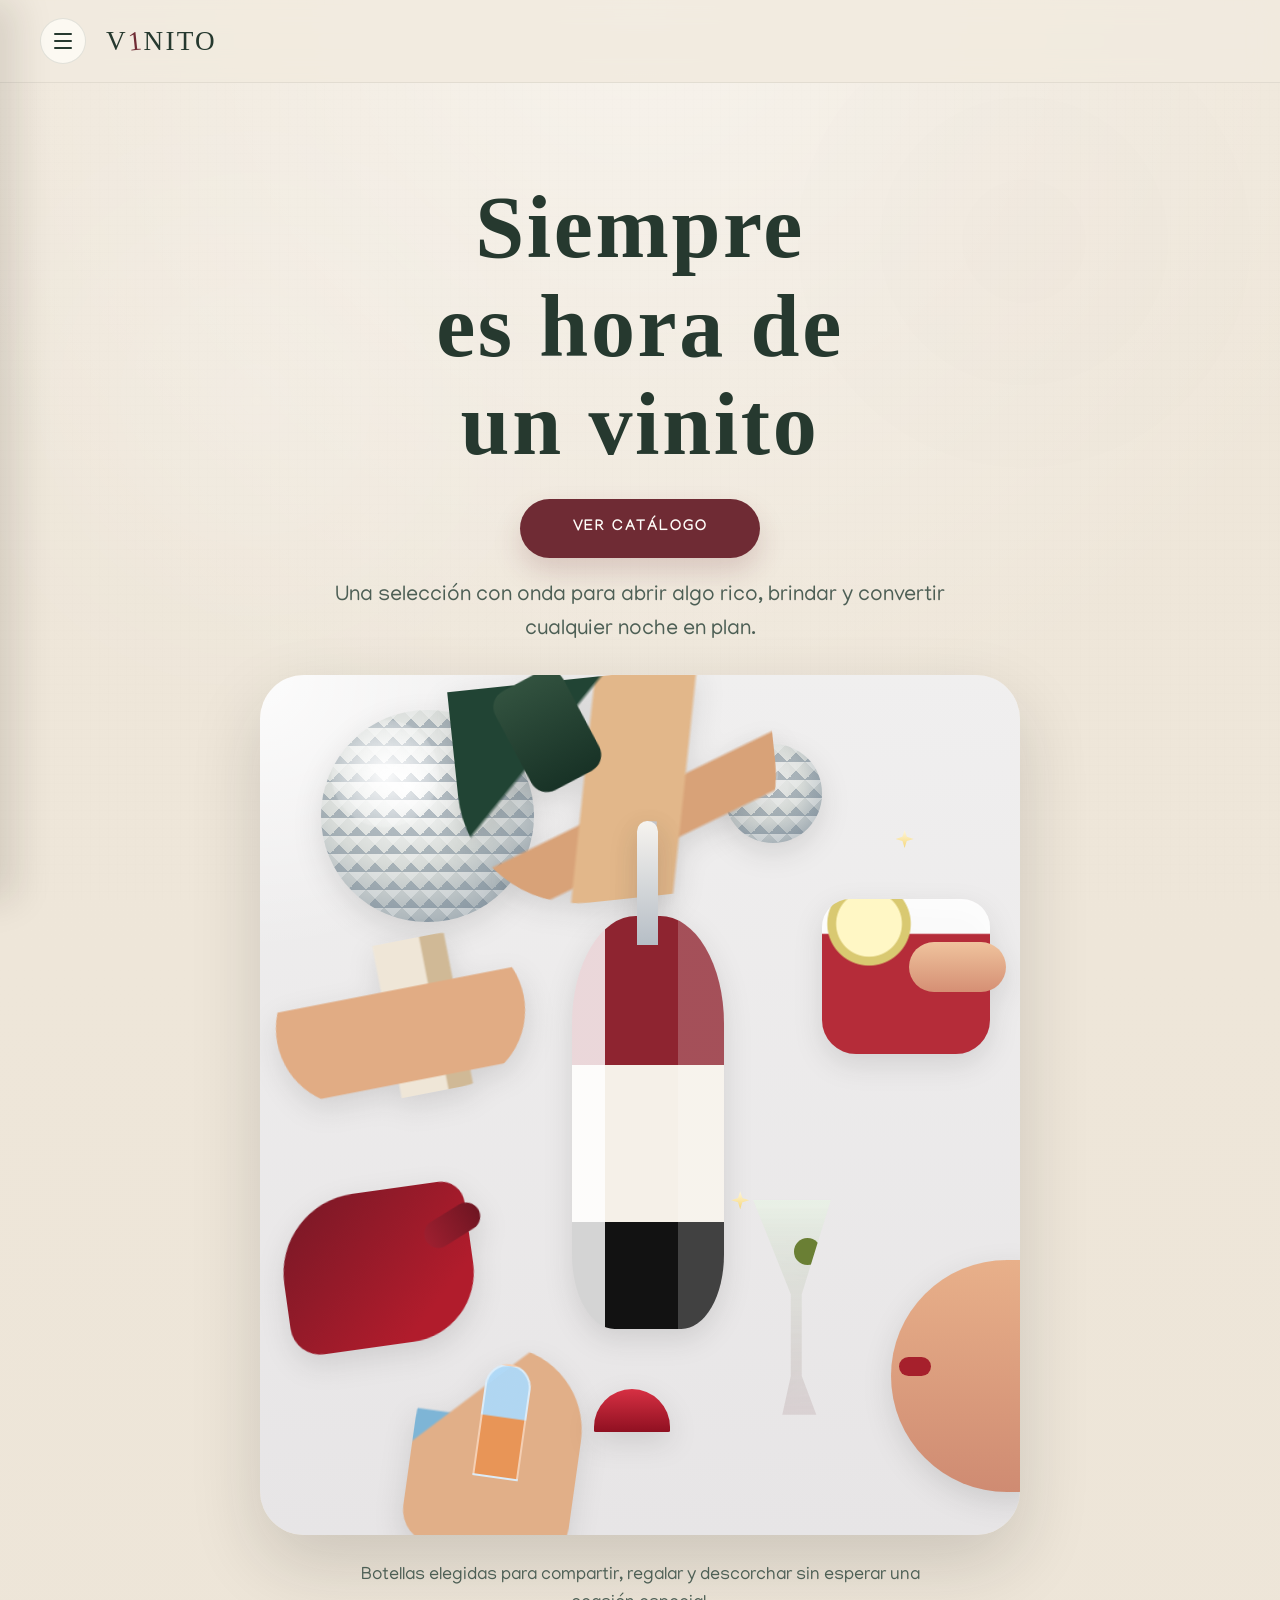
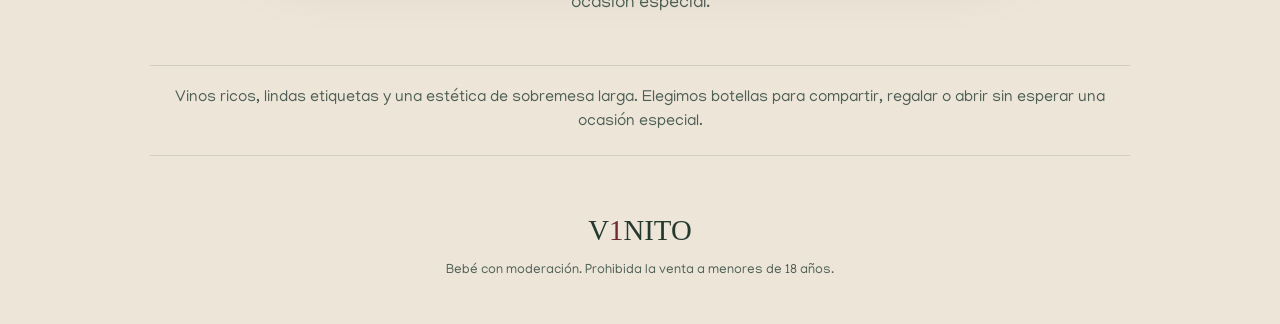
==== index.html @ b3fd40f6 "Add Merlot option to wine selection across catalog and detail pages" ====
<!DOCTYPE html>
<html lang="es">
<head>
  <meta charset="UTF-8">
  <meta name="viewport" content="width=device-width, initial-scale=1.0">
  <title>V1NITO - Vinos</title>
  <link rel="icon" type="image/png" href="img/favicon.png">
  <link rel="preconnect" href="https://fonts.googleapis.com">
  <link rel="preconnect" href="https://fonts.gstatic.com" crossorigin>
  <link href="https://fonts.googleapis.com/css2?family=Cormorant+Garamond:wght@500;600;700&family=Manjari:wght@100;400;700&family=Permanent+Marker&display=swap" rel="stylesheet">
  <link rel="stylesheet" href="css/styles.css">
</head>
<body>

  <header class="header">
    <div class="header-inner">
      <button class="menu-btn" id="menuBtn" aria-label="Abrir menu" aria-controls="menuSidebar" aria-expanded="false">
        <span></span>
        <span></span>
        <span></span>
      </button>
      <a href="#" class="logo">
        <span class="logo-v">V</span><span class="logo-1">1</span><span class="logo-nito">NITO</span>
      </a>
    </div>
  </header>

  <section class="hero">
    <div class="hero-grain"></div>
    <div class="hero-content">
      <h1 class="hero-title">Siempre es hora de un vinito</h1>
      <div class="hero-actions">
        <a href="catalogo.html" target="_blank" rel="noopener noreferrer" class="hero-cta">Ver cat&aacute;logo</a>
      </div>
      <p class="hero-sub">Una selecci&oacute;n con onda para abrir algo rico, brindar y convertir cualquier noche en plan.</p>
    </div>

    <div class="hero-scene" aria-hidden="true">
      <div class="collage-card">
        <span class="collage-piece disco disco-main"></span>
        <span class="collage-piece disco disco-mini"></span>
        <span class="collage-piece pour-hand"></span>
        <span class="collage-piece pour-stream"></span>
        <span class="collage-piece central-bottle"></span>
        <span class="collage-piece can-hand"></span>
        <span class="collage-piece red-glove"></span>
        <span class="collage-piece citrus-drink"></span>
        <span class="collage-piece martini"></span>
        <span class="collage-piece wine-hand"></span>
        <span class="collage-piece lips"></span>
        <span class="collage-piece profile-face"></span>
        <span class="collage-piece sparkle sparkle-1"></span>
        <span class="collage-piece sparkle sparkle-2"></span>
      </div>
    </div>
    <p class="hero-footer">Botellas elegidas para compartir, regalar y descorchar sin esperar una ocasi&oacute;n especial.</p>
  </section>

  <section class="intro-strip">
    <p class="intro-strip-text">
      Vinos ricos, lindas etiquetas y una est&eacute;tica de sobremesa larga. Elegimos botellas para compartir, regalar o abrir sin esperar una ocasi&oacute;n especial.
    </p>
  </section>

  <div class="menu-overlay" id="menuOverlay"></div>
  <aside class="menu-sidebar" id="menuSidebar" aria-hidden="true">
    <div class="menu-header">
      <div>
        <p class="menu-eyebrow">Explorar</p>
        <h3>Men&uacute; V1NITO</h3>
      </div>
      <button class="menu-close" id="menuClose" aria-label="Cerrar menu">&times;</button>
    </div>

    <div class="menu-search">
      <label class="menu-label" for="menuSearch">Buscar vino</label>
      <div class="menu-search-row">
        <input type="search" id="menuSearch" placeholder="Malbec, Chardonnay, Enemigo...">
        <button type="button" id="menuSearchBtn">Buscar</button>
      </div>
    </div>

    <div class="menu-section">
      <p class="menu-label">Cat&aacute;logo</p>
      <div class="menu-links">
        <a class="menu-link" href="catalogo.html" target="_blank" rel="noopener noreferrer">Ver todo</a>
        <details class="menu-item">
          <summary class="menu-link menu-parent">Tintos</summary>
          <div class="menu-submenu">
            <a class="menu-sublink" href="catalogo.html?type=Tintos" target="_blank" rel="noopener noreferrer">Ver todos los tintos</a>
            <a class="menu-sublink" href="catalogo.html?type=Tintos&amp;varietal=Malbec" target="_blank" rel="noopener noreferrer">Malbec</a>
            <a class="menu-sublink" href="catalogo.html?type=Tintos&amp;varietal=Cabernet%20Franc" target="_blank" rel="noopener noreferrer">Cabernet Franc</a>
            <a class="menu-sublink" href="catalogo.html?type=Tintos&amp;varietal=Merlot" target="_blank" rel="noopener noreferrer">Merlot</a>
            <a class="menu-sublink" href="catalogo.html?type=Tintos&amp;varietal=Pinot%20Noir" target="_blank" rel="noopener noreferrer">Pinot Noir</a>
            <a class="menu-sublink" href="catalogo.html?type=Tintos&amp;varietal=Cabernet%20Sauvignon" target="_blank" rel="noopener noreferrer">Cabernet Sauvignon</a>
            <a class="menu-sublink" href="catalogo.html?type=Tintos&amp;varietal=Bonarda" target="_blank" rel="noopener noreferrer">Bonarda</a>
            <a class="menu-sublink" href="catalogo.html?type=Tintos&amp;varietal=Syrah" target="_blank" rel="noopener noreferrer">Syrah</a>
          </div>
        </details>
        <details class="menu-item">
          <summary class="menu-link menu-parent">Blancos</summary>
          <div class="menu-submenu">
            <a class="menu-sublink" href="catalogo.html?type=Blancos" target="_blank" rel="noopener noreferrer">Ver todos los blancos</a>
            <a class="menu-sublink" href="catalogo.html?type=Blancos&amp;varietal=Chardonnay" target="_blank" rel="noopener noreferrer">Chardonnay</a>
            <a class="menu-sublink" href="catalogo.html?type=Blancos&amp;varietal=Sauvignon%20Blanc" target="_blank" rel="noopener noreferrer">Sauvignon Blanc</a>
          </div>
        </details>
      </div>
    </div>

    <a class="menu-wa-link" href="https://wa.me/543512554057?text=Hola%20V1NITO%2C%20tengo%20una%20consulta%20sobre%20el%20catalogo" target="_blank" rel="noopener noreferrer">
      Consultas por WhatsApp
    </a>
  </aside>

  <footer class="footer">
    <div class="footer-inner">
      <p class="footer-logo">V<span>1</span>NITO</p>
      <p class="footer-text">Beb&eacute; con moderaci&oacute;n. Prohibida la venta a menores de 18 a&ntilde;os.</p>
    </div>
  </footer>

  <script src="js/app.js"></script>
</body>
</html>
---- css/styles.css ----
:root {
  --cream: #f1eadf;
  --cream-deep: #e4dacb;
  --paper: #f7f1e7;
  --ink: #26392f;
  --ink-soft: #4d5f55;
  --wine: #6f2b34;
  --wine-deep: #572129;
  --olive: #808266;
  --charcoal: #252525;
  --white: #fffdf9;
  --line: rgba(38, 57, 47, 0.14);
  --shadow: 0 18px 40px rgba(32, 34, 29, 0.08);
  --shadow-strong: 0 22px 55px rgba(32, 34, 29, 0.18);
  --radius: 24px;
  --transition: 220ms ease;
}

*, *::before, *::after {
  box-sizing: border-box;
  margin: 0;
  padding: 0;
}

html {
  scroll-behavior: smooth;
}

body {
  font-family: 'Manjari', sans-serif;
  background:
    radial-gradient(circle at top, rgba(255, 255, 255, 0.5), transparent 38%),
    linear-gradient(180deg, #efe7da 0%, #ede5d8 100%);
  color: var(--ink);
  line-height: 1.55;
  -webkit-font-smoothing: antialiased;
}

body::before {
  content: '';
  position: fixed;
  inset: 0;
  pointer-events: none;
  opacity: 0.16;
  background-image:
    linear-gradient(rgba(38, 57, 47, 0.03) 1px, transparent 1px),
    linear-gradient(90deg, rgba(38, 57, 47, 0.03) 1px, transparent 1px);
  background-size: 9px 9px;
}

a {
  color: inherit;
}

.header {
  position: sticky;
  top: 0;
  z-index: 100;
  backdrop-filter: blur(14px);
  background: rgba(241, 234, 223, 0.86);
  border-bottom: 1px solid rgba(38, 57, 47, 0.08);
}

.header-inner {
  width: min(1200px, calc(100% - 32px));
  margin: 0 auto;
  min-height: 82px;
  display: flex;
  align-items: center;
  justify-content: space-between;
  gap: 20px;
}

.menu-btn {
  width: 46px;
  height: 46px;
  display: inline-flex;
  flex-direction: column;
  justify-content: center;
  gap: 5px;
  border: 1px solid rgba(38, 57, 47, 0.12);
  border-radius: 50%;
  background: rgba(255, 253, 249, 0.75);
  color: var(--ink);
  cursor: pointer;
  transition: transform var(--transition), border-color var(--transition), background var(--transition);
}

.menu-btn:hover {
  transform: translateY(-1px);
  background: var(--white);
  border-color: rgba(111, 43, 52, 0.28);
}

.menu-btn span {
  display: block;
  width: 18px;
  height: 2px;
  margin: 0 auto;
  border-radius: 999px;
  background: currentColor;
}

.logo {
  font-family: 'Permanent Marker', cursive;
  text-decoration: none;
  color: var(--ink);
  font-size: 1.7rem;
  letter-spacing: 0.08em;
  margin-right: auto;
}

.logo-1 {
  color: var(--wine);
  display: inline-block;
  transform: rotate(-6deg);
}

.nav {
  display: flex;
  align-items: center;
  gap: 18px;
}

.nav-link {
  text-decoration: none;
  text-transform: uppercase;
  letter-spacing: 0.14em;
  font-size: 0.78rem;
  color: var(--ink-soft);
}

.nav-link:hover {
  color: var(--wine);
}

.cart-btn {
  position: relative;
  width: 46px;
  height: 46px;
  display: grid;
  place-items: center;
  border: 1px solid rgba(38, 57, 47, 0.12);
  border-radius: 50%;
  background: rgba(255, 253, 249, 0.75);
  color: var(--wine);
  cursor: pointer;
  transition: transform var(--transition), border-color var(--transition), background var(--transition);
}

.cart-btn:hover {
  transform: translateY(-1px);
  background: var(--white);
  border-color: rgba(111, 43, 52, 0.28);
}

.cart-count {
  position: absolute;
  top: -3px;
  right: -3px;
  width: 20px;
  height: 20px;
  border-radius: 50%;
  display: grid;
  place-items: center;
  background: var(--wine);
  color: var(--white);
  font-size: 0.72rem;
  font-weight: 700;
  transform: scale(0);
  transition: transform var(--transition);
}

.cart-count.show {
  transform: scale(1);
}

.hero {
  position: relative;
  overflow: hidden;
  padding: 54px 24px 28px;
  min-height: calc(100vh - 82px);
  display: flex;
  flex-direction: column;
  align-items: center;
  justify-content: space-between;
  gap: 28px;
}

.hero-grain {
  position: absolute;
  inset: 0;
  pointer-events: none;
  opacity: 0.16;
  background:
    radial-gradient(circle at 20% 20%, rgba(255, 255, 255, 0.85), transparent 22%),
    radial-gradient(circle at 80% 10%, rgba(111, 43, 52, 0.09), transparent 18%),
    radial-gradient(circle at 50% 70%, rgba(38, 57, 47, 0.06), transparent 24%);
}

.hero-content {
  position: relative;
  z-index: 1;
  max-width: 860px;
  text-align: center;
  padding-top: 42px;
}

.hero-title {
  font-family: 'Permanent Marker', cursive;
  font-size: clamp(2.6rem, 7vw, 5.5rem);
  line-height: 1.12;
  letter-spacing: 0.03em;
  color: var(--ink);
  max-width: 9.5ch;
  margin: 0 auto 16px;
}

.hero-sub {
  max-width: 640px;
  margin: 0 auto;
  font-size: clamp(1rem, 2.2vw, 1.35rem);
  color: var(--ink-soft);
}

.hero-actions {
  margin: 24px 0 22px;
  display: flex;
  align-items: center;
  justify-content: center;
  gap: 16px;
}

.hero-cta {
  display: inline-flex;
  align-items: center;
  justify-content: center;
  min-width: 240px;
  padding: 18px 34px;
  border-radius: 999px;
  background: var(--wine);
  color: var(--white);
  text-decoration: none;
  text-transform: uppercase;
  letter-spacing: 0.12em;
  font-size: 0.95rem;
  font-weight: 700;
  box-shadow: 0 14px 28px rgba(111, 43, 52, 0.18);
  transition: transform var(--transition), background var(--transition), box-shadow var(--transition);
}

.hero-cta:hover {
  transform: translateY(-2px);
  background: var(--wine-deep);
  box-shadow: 0 20px 34px rgba(111, 43, 52, 0.22);
}

.hero-scene {
  position: relative;
  z-index: 1;
  width: min(940px, 100%);
}

.collage-card {
  position: relative;
  margin: 0 auto;
  width: min(760px, 100%);
  height: min(72vw, 930px);
  min-height: 420px;
  max-height: 860px;
  overflow: hidden;
  border-radius: 44px;
  background:
    radial-gradient(circle at top left, rgba(255, 255, 255, 0.82), transparent 24%),
    linear-gradient(180deg, #f0efef 0%, #e7e5e6 100%);
  box-shadow: 0 28px 70px rgba(32, 34, 29, 0.16);
}

.collage-piece {
  position: absolute;
  display: block;
  filter: drop-shadow(0 10px 14px rgba(25, 25, 25, 0.12));
}

.disco {
  border-radius: 50%;
  background:
    radial-gradient(circle at 30% 30%, rgba(255, 255, 255, 0.95), rgba(255, 255, 255, 0.22) 25%, transparent 26%),
    linear-gradient(45deg, rgba(106, 125, 141, 0.45) 25%, transparent 25%),
    linear-gradient(-45deg, rgba(106, 125, 141, 0.45) 25%, transparent 25%),
    linear-gradient(45deg, transparent 75%, rgba(255, 255, 255, 0.3) 75%),
    linear-gradient(-45deg, transparent 75%, rgba(255, 255, 255, 0.3) 75%),
    radial-gradient(circle at 40% 35%, #ffffff 0%, #d7dbd8 44%, #a2adb4 80%, #7d858d 100%);
  background-size: auto, 18px 18px, 18px 18px, 18px 18px, 18px 18px, auto;
}

.disco-main {
  top: 4%;
  left: 8%;
  width: 28%;
  aspect-ratio: 1;
}

.disco-mini {
  top: 8%;
  right: 26%;
  width: 13%;
  aspect-ratio: 1;
}

.pour-hand {
  top: 0;
  left: 26%;
  width: 42%;
  height: 26%;
  border-radius: 0 0 120px 120px;
  background:
    linear-gradient(135deg, #214434 0 28%, transparent 29%),
    linear-gradient(102deg, transparent 0 40%, #e2b78a 41% 68%, transparent 69%),
    linear-gradient(160deg, transparent 0 55%, #d8a278 56% 72%, transparent 73%);
  transform: rotate(-6deg);
}

.pour-hand::before {
  content: '';
  position: absolute;
  top: -3%;
  left: 18%;
  width: 24%;
  height: 50%;
  border-radius: 18px;
  background: linear-gradient(180deg, #32523f, #183226);
  transform: rotate(-22deg);
}

.pour-stream {
  top: 17%;
  left: 50%;
  width: 1.4%;
  height: 26%;
  background: linear-gradient(180deg, rgba(196, 201, 210, 0.95), rgba(120, 132, 145, 0.95));
  transform: rotate(3deg);
}

.central-bottle {
  left: 41%;
  top: 28%;
  width: 20%;
  height: 48%;
  border-radius: 42% 42% 28% 28% / 26% 26% 18% 18%;
  background:
    linear-gradient(90deg, rgba(255, 255, 255, 0.82) 0 22%, transparent 22% 70%, rgba(255, 255, 255, 0.2) 70%),
    linear-gradient(180deg, #8e2430 0 36%, #f5f0e8 36% 74%, #121212 74% 100%);
}

.central-bottle::before {
  content: '';
  position: absolute;
  top: -23%;
  left: 43%;
  width: 14%;
  height: 30%;
  border-radius: 12px 12px 0 0;
  background: linear-gradient(180deg, #f6f3ef, #b6bec6);
}

.can-hand {
  left: 2%;
  top: 31%;
  width: 33%;
  height: 18%;
  border-radius: 999px;
  background:
    linear-gradient(180deg, transparent 0 30%, #e1ac84 31% 90%, transparent 91%),
    linear-gradient(90deg, transparent 0 44%, #efe6d7 45% 63%, #d0b996 64% 73%, transparent 74%),
    linear-gradient(0deg, transparent 0 18%, #c98367 19% 26%, transparent 27%);
  transform: rotate(-11deg);
}

.red-glove {
  left: 3%;
  bottom: 22%;
  width: 25%;
  height: 18%;
  border-radius: 80px 24px 70px 30px;
  background: linear-gradient(135deg, #761826 0%, #b11c2c 78%);
  transform: rotate(-8deg);
}

.red-glove::before {
  content: '';
  position: absolute;
  right: -8%;
  top: 20%;
  width: 32%;
  height: 18%;
  border-radius: 999px;
  background: linear-gradient(90deg, #9d1f2f, #6f1522);
  transform: rotate(-24deg);
}

.citrus-drink {
  right: 4%;
  top: 26%;
  width: 22%;
  height: 18%;
  border-radius: 28px 28px 34px 34px;
  background:
    radial-gradient(circle at 28% 16%, #fff7c5 0 18%, #d9c971 19% 23%, transparent 24%),
    linear-gradient(180deg, rgba(255, 255, 255, 0.85) 0 22%, #b52c39 23% 100%);
}

.citrus-drink::before {
  content: '';
  position: absolute;
  right: -10%;
  top: 28%;
  width: 58%;
  height: 32%;
  border-radius: 999px;
  background: linear-gradient(180deg, #efc39d, #d58f74);
}

.martini {
  right: 22%;
  bottom: 14%;
  width: 16%;
  height: 25%;
  clip-path: polygon(18% 0, 82% 0, 58% 44%, 58% 82%, 70% 100%, 42% 100%, 49% 82%, 49% 44%);
  background: linear-gradient(180deg, rgba(233, 242, 230, 0.85), rgba(111, 43, 52, 0.1));
}

.martini::before,
.martini::after {
  content: '';
  position: absolute;
  border-radius: 50%;
}

.martini::before {
  width: 22%;
  aspect-ratio: 1;
  right: 26%;
  top: 18%;
  background: #6a7f34;
}

.martini::after {
  width: 18%;
  aspect-ratio: 1;
  left: 20%;
  bottom: 18%;
  background: #90b154;
}

.wine-hand {
  left: 20%;
  bottom: -2%;
  width: 22%;
  height: 24%;
  border-radius: 120px 120px 50px 50px;
  background:
    linear-gradient(135deg, transparent 0 28%, #e1af88 29% 100%),
    linear-gradient(180deg, transparent 0 35%, #7eb5d6 36% 72%, transparent 73%);
  transform: rotate(8deg);
}

.wine-hand::before {
  content: '';
  position: absolute;
  left: 38%;
  top: 8%;
  width: 28%;
  height: 56%;
  border-radius: 999px 999px 36px 36px;
  background: linear-gradient(180deg, rgba(173, 216, 247, 0.95) 0 46%, #e89557 47% 100%);
  border: 2px solid rgba(255, 255, 255, 0.55);
}

.profile-face {
  right: -2%;
  bottom: 5%;
  width: 19%;
  height: 27%;
  border-radius: 120px 0 0 120px;
  background: linear-gradient(180deg, #e8b08a, #cf8b72);
}

.profile-face::before {
  content: '';
  position: absolute;
  left: 6%;
  top: 42%;
  width: 22%;
  height: 8%;
  border-radius: 999px;
  background: #a6202c;
}

.lips {
  left: 44%;
  bottom: 12%;
  width: 10%;
  height: 5%;
  border-radius: 999px 999px 60% 60%;
  background: linear-gradient(180deg, #d73043, #8f1021);
}

.sparkle {
  width: 18px;
  aspect-ratio: 1;
  background: linear-gradient(180deg, #fff7dc, #f6d77a);
  clip-path: polygon(50% 0, 62% 38%, 100% 50%, 62% 62%, 50% 100%, 38% 62%, 0 50%, 38% 38%);
}

.sparkle-1 {
  top: 60%;
  left: 62%;
}

.sparkle-2 {
  top: 18%;
  right: 14%;
}

.hero-footer {
  position: relative;
  z-index: 1;
  color: var(--ink-soft);
  font-size: clamp(0.98rem, 2vw, 1.12rem);
  text-align: center;
  padding-bottom: 18px;
  max-width: 620px;
}

.intro-strip {
  padding: 0 24px 18px;
}

.intro-strip-text {
  width: min(980px, 100%);
  margin: 0 auto;
  padding: 20px 24px;
  text-align: center;
  border-top: 1px solid var(--line);
  border-bottom: 1px solid var(--line);
  color: var(--ink-soft);
  font-size: 1rem;
}

.catalog-page .header {
  position: sticky;
}

.catalog-shell {
  width: min(1240px, calc(100% - 32px));
  margin: 0 auto;
  padding: 34px 0 48px;
}

.catalog-hero {
  padding: 18px 6px 28px;
}

.catalog-kicker {
  font-size: 0.82rem;
  font-weight: 700;
  letter-spacing: 0.18em;
  text-transform: uppercase;
  color: var(--ink-soft);
}

.catalog-title {
  margin-top: 12px;
  font-family: 'Permanent Marker', cursive;
  font-size: clamp(2.2rem, 5vw, 4rem);
  line-height: 1.05;
  color: var(--ink);
}

.catalog-sub {
  max-width: 640px;
  margin-top: 12px;
  color: var(--ink-soft);
  font-size: 1.05rem;
}

.catalogo {
  width: min(1200px, calc(100% - 32px));
  margin: 0 auto 48px;
  padding: 42px 20px 52px;
  border: 1px solid rgba(38, 57, 47, 0.08);
  border-radius: 32px;
  background: linear-gradient(180deg, rgba(255, 253, 249, 0.8), rgba(255, 251, 244, 0.95));
  box-shadow: var(--shadow);
}

.section-header {
  display: flex;
  align-items: end;
  justify-content: space-between;
  gap: 22px;
  margin-bottom: 30px;
  flex-wrap: wrap;
}

.section-title {
  font-family: 'Permanent Marker', cursive;
  font-size: clamp(1.9rem, 3vw, 2.8rem);
  color: var(--ink);
}

.filters {
  display: grid;
  gap: 14px;
}

.filters-group {
  display: grid;
  gap: 8px;
}

.sort-select {
  min-width: 240px;
  border: 1px solid rgba(38, 57, 47, 0.14);
  border-radius: 16px;
  padding: 12px 16px;
  background: rgba(255, 253, 249, 0.95);
  color: var(--ink);
  font-family: 'Manjari', sans-serif;
  font-size: 0.94rem;
}

.filters-label {
  font-size: 0.78rem;
  font-weight: 700;
  letter-spacing: 0.14em;
  text-transform: uppercase;
  color: var(--ink-soft);
}

.filters-row {
  display: flex;
  flex-wrap: wrap;
  gap: 10px;
}

.filter-btn {
  border: 1px solid rgba(38, 57, 47, 0.14);
  background: rgba(255, 253, 249, 0.9);
  color: var(--ink-soft);
  border-radius: 999px;
  padding: 10px 18px;
  cursor: pointer;
  font-family: 'Manjari', sans-serif;
  font-size: 0.88rem;
  transition: transform var(--transition), background var(--transition), color var(--transition), border-color var(--transition);
}

.filter-btn:hover {
  transform: translateY(-1px);
  border-color: rgba(111, 43, 52, 0.22);
  color: var(--wine);
}

.filter-btn.active {
  background: var(--ink);
  color: var(--white);
  border-color: var(--ink);
}

.loading,
.error-msg {
  text-align: center;
  padding: 56px 0;
  color: var(--ink-soft);
}

.spinner {
  width: 42px;
  height: 42px;
  border-radius: 50%;
  margin: 0 auto 16px;
  border: 3px solid rgba(38, 57, 47, 0.12);
  border-top-color: var(--wine);
  animation: spin 0.75s linear infinite;
}

@keyframes spin {
  to {
    transform: rotate(360deg);
  }
}

.retry-btn {
  margin-top: 14px;
  border: none;
  border-radius: 999px;
  padding: 12px 20px;
  background: var(--wine);
  color: var(--white);
  cursor: pointer;
  font-family: 'Manjari', sans-serif;
}

.empty-results {
  grid-column: 1 / -1;
  padding: 28px 12px;
  text-align: center;
  color: var(--ink-soft);
  border: 1px dashed rgba(38, 57, 47, 0.16);
  border-radius: 20px;
  background: rgba(255, 253, 249, 0.7);
}

.wines-grid {
  display: grid;
  grid-template-columns: repeat(auto-fill, minmax(260px, 1fr));
  gap: 22px;
}

.wine-card {
  position: relative;
  display: flex;
  flex-direction: column;
  overflow: hidden;
  min-height: 100%;
  border-radius: 24px;
  background: var(--paper);
  border: 1px solid rgba(38, 57, 47, 0.08);
  box-shadow: 0 12px 26px rgba(32, 34, 29, 0.07);
  transition: transform var(--transition), box-shadow var(--transition);
}

.wine-card:hover {
  transform: translateY(-6px) rotate(-0.4deg);
  box-shadow: var(--shadow-strong);
}

.wine-card.no-stock {
  opacity: 0.68;
}

.wine-card-link {
  cursor: pointer;
}

.wine-card-link:focus-visible {
  outline: 2px solid rgba(111, 43, 52, 0.6);
  outline-offset: 3px;
}

.wine-img-wrap {
  position: relative;
  width: 100%;
  padding-top: 100%;
  display: flex;
  align-items: center;
  justify-content: center;
  overflow: hidden;
  background:
    radial-gradient(circle at top, rgba(255, 255, 255, 0.55), transparent 30%),
    linear-gradient(180deg, #ddd3c2 0%, #f0e7db 100%);
}

.wine-img-wrap::after {
  content: '';
  position: absolute;
  inset: 14px;
  border: 1px dashed rgba(38, 57, 47, 0.14);
  border-radius: 18px;
  pointer-events: none;
}

.wine-img {
  position: absolute;
  top: 50%;
  left: 50%;
  width: auto;
  max-width: 58%;
  height: 82%;
  max-height: 82%;
  object-fit: contain;
  object-position: center bottom;
  transform: translate(-50%, -50%);
  transition: transform 320ms ease;
}

.wine-card:hover .wine-img {
  transform: translate(-50%, -50%) scale(1.04);
}

.wine-img-placeholder {
  position: absolute;
  inset: 0;
  display: grid;
  place-items: center;
  color: rgba(111, 43, 52, 0.38);
}

.wine-badge {
  position: absolute;
  top: 18px;
  left: 18px;
  z-index: 1;
  padding: 7px 12px;
  border-radius: 999px;
  font-size: 0.7rem;
  font-weight: 700;
  text-transform: uppercase;
  letter-spacing: 0.14em;
}

.badge-stock {
  background: rgba(38, 57, 47, 0.92);
  color: var(--white);
}

.badge-nostock {
  background: rgba(111, 43, 52, 0.92);
  color: var(--white);
}

.wine-info {
  display: flex;
  flex: 1;
  flex-direction: column;
  gap: 8px;
  padding: 22px;
}

.wine-category {
  color: var(--wine);
  font-size: 0.75rem;
  font-weight: 700;
  text-transform: uppercase;
  letter-spacing: 0.16em;
}

.wine-name {
  font-family: 'Cormorant Garamond', serif;
  font-size: 1.75rem;
  line-height: 1.05;
  color: var(--ink);
}

.wine-desc {
  flex: 1;
  color: var(--ink-soft);
  font-size: 0.95rem;
  display: -webkit-box;
  -webkit-box-orient: vertical;
  -webkit-line-clamp: 3;
  overflow: hidden;
}

.wine-detail-link {
  color: var(--wine);
  font-size: 0.86rem;
  font-weight: 700;
  letter-spacing: 0.06em;
  text-transform: uppercase;
  border: none;
  background: transparent;
  padding: 0;
  text-align: left;
  cursor: pointer;
}

.wine-bottom {
  display: flex;
  align-items: center;
  justify-content: space-between;
  gap: 14px;
  padding-top: 8px;
}

.wine-price {
  font-family: 'Cormorant Garamond', serif;
  font-size: 2rem;
  font-weight: 700;
  color: var(--ink);
}

.add-btn {
  border: none;
  border-radius: 999px;
  padding: 12px 18px;
  background: var(--wine);
  color: var(--white);
  cursor: pointer;
  font-family: 'Manjari', sans-serif;
  font-size: 0.88rem;
  font-weight: 700;
  transition: transform var(--transition), background var(--transition), opacity var(--transition);
}

.add-btn:hover {
  transform: translateY(-1px);
  background: var(--wine-deep);
}

.add-btn:disabled {
  background: rgba(38, 57, 47, 0.18);
  color: rgba(38, 57, 47, 0.48);
  cursor: not-allowed;
}

.add-btn.added {
  background: var(--ink);
}

.cart-overlay {
  position: fixed;
  inset: 0;
  z-index: 200;
  background: rgba(31, 21, 20, 0.38);
  opacity: 0;
  visibility: hidden;
  transition: opacity var(--transition), visibility var(--transition);
}

.cart-overlay.open {
  opacity: 1;
  visibility: visible;
}

.menu-overlay {
  position: fixed;
  inset: 0;
  z-index: 150;
  background: rgba(31, 21, 20, 0.32);
  opacity: 0;
  visibility: hidden;
  transition: opacity var(--transition), visibility var(--transition);
}

.menu-overlay.open {
  opacity: 1;
  visibility: visible;
}

.menu-sidebar {
  position: fixed;
  top: 0;
  left: 0;
  bottom: 0;
  z-index: 151;
  width: min(360px, 88vw);
  display: flex;
  flex-direction: column;
  gap: 22px;
  padding: 24px;
  background: linear-gradient(180deg, rgba(247, 241, 231, 0.98), rgba(241, 234, 223, 0.98));
  border-right: 1px solid rgba(38, 57, 47, 0.1);
  box-shadow: 16px 0 36px rgba(31, 21, 20, 0.12);
  transform: translateX(-100%);
  transition: transform var(--transition);
}

.menu-sidebar.open {
  transform: translateX(0);
}

.menu-header {
  display: flex;
  align-items: start;
  justify-content: space-between;
  gap: 16px;
}

.menu-eyebrow,
.menu-label {
  font-size: 0.78rem;
  font-weight: 700;
  letter-spacing: 0.14em;
  text-transform: uppercase;
  color: var(--ink-soft);
}

.menu-header h3 {
  margin-top: 6px;
  font-family: 'Permanent Marker', cursive;
  font-size: 1.7rem;
  color: var(--ink);
}

.menu-close {
  border: none;
  background: transparent;
  color: var(--ink-soft);
  font-size: 2rem;
  cursor: pointer;
  line-height: 1;
}

.menu-search {
  display: grid;
  gap: 10px;
}

.menu-search-row {
  display: grid;
  grid-template-columns: 1fr auto;
  gap: 10px;
}

.menu-search-row input {
  min-width: 0;
  border: 1px solid rgba(38, 57, 47, 0.14);
  border-radius: 14px;
  padding: 13px 15px;
  background: var(--white);
  color: var(--ink);
  font-family: 'Manjari', sans-serif;
}

.menu-search-row button,
.menu-wa-link {
  border: none;
  border-radius: 14px;
  padding: 13px 16px;
  font-family: 'Manjari', sans-serif;
  font-weight: 700;
  text-decoration: none;
  cursor: pointer;
}

.menu-search-row button {
  background: var(--ink);
  color: var(--white);
}

.menu-section {
  display: grid;
  gap: 12px;
}

.menu-links {
  display: grid;
  gap: 8px;
}

.menu-item {
  border: 1px solid rgba(38, 57, 47, 0.1);
  border-radius: 16px;
  background: rgba(255, 253, 249, 0.72);
  overflow: hidden;
  transition: border-color var(--transition), background var(--transition), box-shadow var(--transition);
}

.menu-item:hover,
.menu-item[open] {
  border-color: rgba(111, 43, 52, 0.24);
  background: var(--white);
  box-shadow: 0 12px 24px rgba(32, 34, 29, 0.08);
}

.menu-item summary {
  list-style: none;
}

.menu-item summary::-webkit-details-marker {
  display: none;
}

.menu-link,
.menu-sublink {
  width: 100%;
  display: block;
  border: none;
  background: transparent;
  color: var(--ink);
  text-align: left;
  cursor: pointer;
  transition: background var(--transition), border-color var(--transition), transform var(--transition);
}

.menu-link {
  padding: 12px 14px;
  font-weight: 700;
}

.menu-links > .menu-link {
  border: 1px solid rgba(38, 57, 47, 0.1);
  border-radius: 16px;
  background: rgba(255, 253, 249, 0.72);
}

.menu-parent {
  position: relative;
  padding-right: 42px;
}

.menu-parent::after {
  content: '+';
  position: absolute;
  top: 50%;
  right: 16px;
  transform: translateY(-50%);
  font-size: 1.15rem;
  color: var(--wine);
}

.menu-item[open] .menu-parent::after {
  content: '-';
}

.menu-submenu {
  display: none;
  padding: 0 10px 10px;
}

.menu-item:hover .menu-submenu,
.menu-item[open] .menu-submenu {
  display: grid;
  gap: 6px;
}

.menu-sublink {
  padding: 11px 14px 11px 18px;
  border-radius: 14px;
  color: var(--ink-soft);
  background: rgba(241, 234, 223, 0.55);
}

.menu-link:hover,
.menu-sublink:hover {
  transform: translateX(3px);
  background: rgba(241, 234, 223, 0.85);
}

.menu-wa-link {
  margin-top: auto;
  display: inline-flex;
  align-items: center;
  justify-content: center;
  background: #1ea955;
  color: var(--white);
}

.wine-modal-overlay {
  position: fixed;
  inset: 0;
  z-index: 240;
  background: rgba(31, 21, 20, 0.48);
  opacity: 0;
  visibility: hidden;
  transition: opacity var(--transition), visibility var(--transition);
}

.wine-modal-overlay.open {
  opacity: 1;
  visibility: visible;
}

.wine-modal {
  position: fixed;
  inset: 0;
  z-index: 241;
  display: grid;
  place-items: center;
  padding: 24px;
  opacity: 0;
  visibility: hidden;
  pointer-events: none;
  transition: opacity var(--transition), visibility var(--transition);
}

.wine-modal.open {
  opacity: 1;
  visibility: visible;
  pointer-events: auto;
}

.wine-modal-card {
  position: relative;
  width: min(1040px, 100%);
  max-height: min(88vh, 920px);
  overflow: auto;
  border-radius: 32px;
}

.wine-modal-close {
  position: absolute;
  top: 16px;
  right: 16px;
  z-index: 2;
  width: 42px;
  height: 42px;
  border: none;
  border-radius: 50%;
  background: rgba(255, 253, 249, 0.94);
  color: var(--ink-soft);
  font-size: 2rem;
  line-height: 1;
  cursor: pointer;
  box-shadow: 0 12px 24px rgba(32, 34, 29, 0.14);
}

.detail-shell {
  width: min(1180px, calc(100% - 32px));
  margin: 0 auto;
  padding: 36px 0 52px;
}

.wine-detail-card {
  display: grid;
  grid-template-columns: minmax(280px, 420px) minmax(320px, 1fr);
  gap: 32px;
  align-items: start;
  padding: 28px;
  border: 1px solid rgba(38, 57, 47, 0.08);
  border-radius: 32px;
  background: linear-gradient(180deg, rgba(255, 253, 249, 0.84), rgba(255, 251, 244, 0.96));
  box-shadow: var(--shadow);
}

.wine-detail-media {
  position: relative;
  min-height: 520px;
  padding: 24px;
  border-radius: 28px;
  background:
    radial-gradient(circle at top, rgba(255, 255, 255, 0.62), transparent 30%),
    linear-gradient(180deg, #ddd3c2 0%, #f0e7db 100%);
}

.wine-detail-img,
.wine-detail-placeholder {
  width: 100%;
  height: 100%;
  min-height: 472px;
  border-radius: 22px;
}

.wine-detail-img {
  object-fit: contain;
}

.wine-detail-placeholder {
  display: grid;
  place-items: center;
  font-family: 'Permanent Marker', cursive;
  color: rgba(111, 43, 52, 0.42);
  background: rgba(255, 253, 249, 0.48);
}

.wine-detail-category {
  color: var(--wine);
  font-size: 0.82rem;
  font-weight: 700;
  letter-spacing: 0.18em;
  text-transform: uppercase;
}

.wine-detail-title {
  margin-top: 12px;
  font-family: 'Cormorant Garamond', serif;
  font-size: clamp(2.4rem, 5vw, 4rem);
  line-height: 0.98;
  color: var(--ink);
}

.wine-detail-price {
  margin-top: 18px;
  font-family: 'Cormorant Garamond', serif;
  font-size: 2.6rem;
  font-weight: 700;
  color: var(--ink);
}

.wine-detail-stock {
  margin-top: 10px;
  font-weight: 700;
}

.wine-detail-stock.is-stock {
  color: #1d7f4f;
}

.wine-detail-stock.no-stock {
  color: var(--wine);
}

.wine-detail-copy {
  margin-top: 26px;
  display: grid;
  gap: 12px;
}

.wine-detail-copy h2 {
  font-family: 'Permanent Marker', cursive;
  font-size: 1.3rem;
  color: var(--ink);
}

.wine-detail-copy p {
  color: var(--ink-soft);
  font-size: 1rem;
}

.wine-detail-actions {
  margin-top: 28px;
  display: flex;
  flex-wrap: wrap;
  gap: 14px;
}

.wine-detail-add {
  padding-inline: 22px;
}

.wine-detail-back,
.detail-retry-link {
  display: inline-flex;
  align-items: center;
  justify-content: center;
  border-radius: 999px;
  padding: 12px 20px;
  background: rgba(38, 57, 47, 0.08);
  color: var(--ink);
  text-decoration: none;
  font-weight: 700;
}

.cart-sidebar {
  position: fixed;
  top: 0;
  right: 0;
  bottom: 0;
  z-index: 201;
  width: min(430px, 92vw);
  display: flex;
  flex-direction: column;
  background: var(--paper);
  border-left: 1px solid rgba(38, 57, 47, 0.1);
  box-shadow: -16px 0 36px rgba(31, 21, 20, 0.15);
  transform: translateX(100%);
  transition: transform var(--transition);
}

.cart-sidebar.open {
  transform: translateX(0);
}

.cart-header {
  display: flex;
  align-items: center;
  justify-content: space-between;
  padding: 24px;
  border-bottom: 1px solid rgba(38, 57, 47, 0.1);
}

.cart-header h3 {
  font-family: 'Permanent Marker', cursive;
  font-size: 1.5rem;
  color: var(--ink);
}

.cart-close {
  border: none;
  background: transparent;
  color: var(--ink-soft);
  font-size: 2rem;
  cursor: pointer;
  line-height: 1;
}

.cart-items {
  flex: 1;
  overflow-y: auto;
  padding: 12px 24px 24px;
}

.cart-empty {
  text-align: center;
  padding: 42px 0;
  color: var(--ink-soft);
}

.cart-item {
  display: flex;
  align-items: center;
  gap: 14px;
  padding: 16px 0;
  border-bottom: 1px dashed rgba(38, 57, 47, 0.12);
}

.cart-item-img {
  width: 62px;
  height: 78px;
  border-radius: 14px;
  object-fit: cover;
  background: linear-gradient(180deg, #ddd3c2, #f0e7db);
}

.cart-item-info {
  flex: 1;
}

.cart-item-name {
  font-family: 'Cormorant Garamond', serif;
  font-size: 1.35rem;
  color: var(--ink);
}

.cart-item-price {
  color: var(--wine);
  font-weight: 700;
  font-size: 0.92rem;
}

.cart-item-qty {
  display: flex;
  align-items: center;
  gap: 8px;
}

.qty-btn {
  width: 30px;
  height: 30px;
  border-radius: 50%;
  border: 1px solid rgba(38, 57, 47, 0.16);
  background: var(--white);
  color: var(--ink);
  cursor: pointer;
  font-size: 1rem;
}

.cart-footer {
  padding: 24px;
  border-top: 1px solid rgba(38, 57, 47, 0.1);
  background: rgba(255, 253, 249, 0.72);
}

.cart-total {
  display: flex;
  justify-content: space-between;
  align-items: center;
  margin-bottom: 18px;
  font-family: 'Cormorant Garamond', serif;
  font-size: 1.7rem;
  color: var(--ink);
}

.checkout-fields {
  display: grid;
  gap: 10px;
  margin-bottom: 16px;
}

.checkout-fields input {
  width: 100%;
  border: 1px solid rgba(38, 57, 47, 0.14);
  border-radius: 14px;
  padding: 13px 15px;
  background: var(--white);
  color: var(--ink);
  font-family: 'Manjari', sans-serif;
}

.checkout-fields input:focus {
  outline: none;
  border-color: rgba(111, 43, 52, 0.42);
}

.checkout-btn {
  width: 100%;
  display: inline-flex;
  align-items: center;
  justify-content: center;
  gap: 10px;
  border: none;
  border-radius: 16px;
  padding: 14px 18px;
  background: #1ea955;
  color: var(--white);
  font-family: 'Manjari', sans-serif;
  font-weight: 700;
  cursor: pointer;
}

.footer {
  padding: 34px 24px 42px;
  text-align: center;
  color: var(--ink-soft);
}

.footer-logo {
  font-family: 'Permanent Marker', cursive;
  font-size: 1.8rem;
  color: var(--ink);
}

.footer-logo span {
  color: var(--wine);
}

.footer-text {
  margin-top: 8px;
  font-size: 0.84rem;
}

.toast {
  position: fixed;
  left: 50%;
  bottom: 24px;
  z-index: 300;
  transform: translateX(-50%) translateY(90px);
  background: var(--ink);
  color: var(--white);
  border-radius: 999px;
  padding: 13px 22px;
  font-size: 0.92rem;
  box-shadow: 0 16px 28px rgba(32, 34, 29, 0.18);
  opacity: 0;
  transition: transform 280ms ease, opacity 280ms ease;
}

.toast.show {
  transform: translateX(-50%) translateY(0);
  opacity: 1;
}

@media (max-width: 900px) {
  .hero {
    min-height: auto;
    padding-top: 40px;
  }

  .collage-card {
    min-height: 360px;
  }
}

@media (max-width: 700px) {
  .header-inner {
    width: min(100%, calc(100% - 24px));
    min-height: 74px;
  }

  .logo {
    font-size: 1.4rem;
  }

  .nav-link {
    display: none;
  }

  .hero {
    padding: 28px 16px 24px;
    gap: 18px;
  }

  .hero-content {
    padding-top: 12px;
  }

  .hero-title {
    max-width: 11ch;
  }

  .hero-sub {
    font-size: 1rem;
  }

  .hero-actions {
    margin-top: 22px;
    margin-bottom: 18px;
    gap: 12px;
  }

  .hero-scene {
    width: 100%;
  }

  .collage-card {
    min-height: 300px;
    border-radius: 28px;
  }

  .hero-footer {
    font-size: 1rem;
  }

  .menu-sidebar {
    width: min(340px, 92vw);
    padding: 20px;
  }

  .menu-search-row {
    grid-template-columns: 1fr;
  }

  .wine-modal {
    padding: 12px;
  }

  .wine-modal-card {
    max-height: 92vh;
    border-radius: 24px;
  }

  .menu-item:hover .menu-submenu {
    display: none;
  }

  .menu-item[open] .menu-submenu {
    display: grid;
  }

  .intro-strip,
  .catalog-shell,
  .detail-shell,
  .catalogo {
    width: min(100%, calc(100% - 20px));
    padding-left: 0;
    padding-right: 0;
  }

  .catalog-shell {
    padding-top: 24px;
  }

  .intro-strip-text {
    padding: 16px 8px;
    font-size: 0.94rem;
  }

  .catalogo {
    padding: 28px 14px 38px;
    border-radius: 24px;
  }

  .detail-shell {
    padding-top: 24px;
  }

  .wine-detail-card {
    grid-template-columns: 1fr;
    padding: 18px;
    gap: 22px;
  }

  .wine-detail-media {
    min-height: 360px;
  }

  .wine-detail-img,
  .wine-detail-placeholder {
    min-height: 312px;
  }

  .section-header {
    margin-bottom: 24px;
  }

  .wines-grid {
    grid-template-columns: 1fr;
  }

  .wine-name {
    font-size: 1.55rem;
  }

  .wine-price {
    font-size: 1.8rem;
  }
}
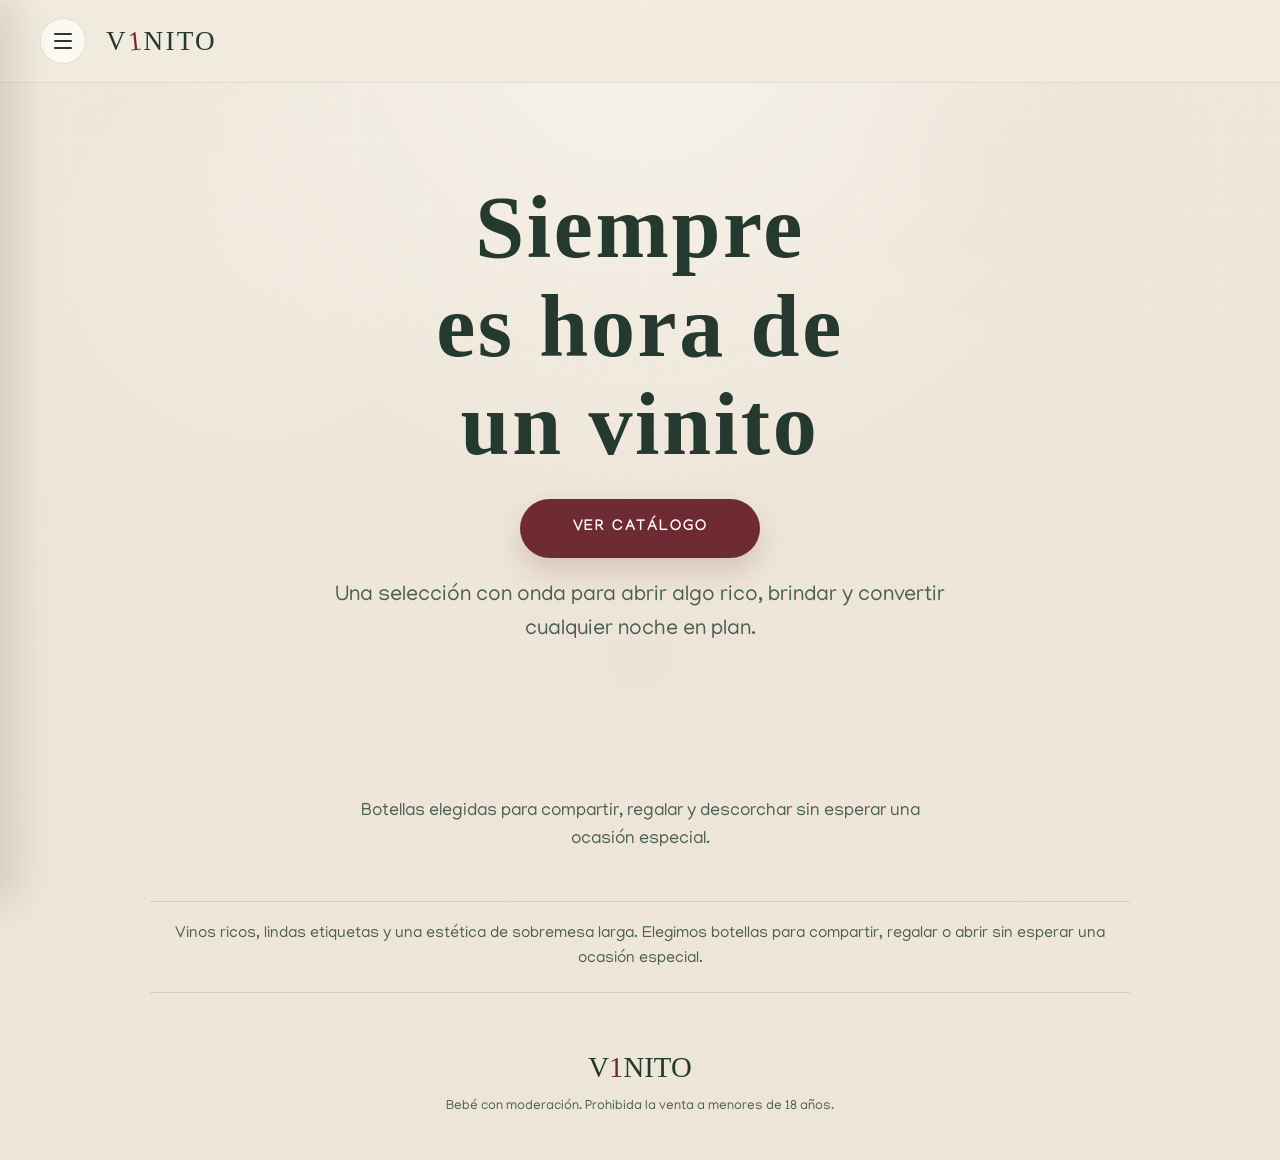
==== commit 58f0e9b6: "Remove unused hero scene elements to streamline the layout" ====
--- a/index.html
+++ b/index.html
@@ -33,25 +33,6 @@
         <a href="catalogo.html" target="_blank" rel="noopener noreferrer" class="hero-cta">Ver cat&aacute;logo</a>
       </div>
       <p class="hero-sub">Una selecci&oacute;n con onda para abrir algo rico, brindar y convertir cualquier noche en plan.</p>
-    </div>
-
-    <div class="hero-scene" aria-hidden="true">
-      <div class="collage-card">
-        <span class="collage-piece disco disco-main"></span>
-        <span class="collage-piece disco disco-mini"></span>
-        <span class="collage-piece pour-hand"></span>
-        <span class="collage-piece pour-stream"></span>
-        <span class="collage-piece central-bottle"></span>
-        <span class="collage-piece can-hand"></span>
-        <span class="collage-piece red-glove"></span>
-        <span class="collage-piece citrus-drink"></span>
-        <span class="collage-piece martini"></span>
-        <span class="collage-piece wine-hand"></span>
-        <span class="collage-piece lips"></span>
-        <span class="collage-piece profile-face"></span>
-        <span class="collage-piece sparkle sparkle-1"></span>
-        <span class="collage-piece sparkle sparkle-2"></span>
-      </div>
     </div>
     <p class="hero-footer">Botellas elegidas para compartir, regalar y descorchar sin esperar una ocasi&oacute;n especial.</p>
   </section>
--- a/css/styles.css
+++ b/css/styles.css
@@ -595,6 +595,73 @@
   box-shadow: var(--shadow);
 }
 
+.catalog-search {
+  display: flex;
+  align-items: center;
+  gap: 10px;
+}
+
+.catalog-search input {
+  width: 0;
+  min-width: 0;
+  opacity: 0;
+  border: 1px solid transparent;
+  border-radius: 18px;
+  padding: 12px 0;
+  background: rgba(255, 253, 249, 0.95);
+  color: var(--ink);
+  font-family: 'Manjari', sans-serif;
+  font-size: 0.94rem;
+  pointer-events: none;
+  transition: width var(--transition), opacity var(--transition), padding var(--transition), border-color var(--transition);
+}
+
+.catalog-search.open input {
+  width: 280px;
+  opacity: 1;
+  padding: 12px 16px;
+  border-color: rgba(38, 57, 47, 0.14);
+  pointer-events: auto;
+}
+
+.catalog-search input:focus {
+  outline: none;
+  border-color: rgba(111, 43, 52, 0.36);
+}
+
+.catalog-search-toggle {
+  width: 44px;
+  height: 44px;
+  border: 1px solid rgba(38, 57, 47, 0.14);
+  border-radius: 50%;
+  background: rgba(255, 253, 249, 0.95);
+  color: var(--ink-soft);
+  display: inline-flex;
+  align-items: center;
+  justify-content: center;
+  cursor: pointer;
+  transition: transform var(--transition), border-color var(--transition), color var(--transition), background var(--transition);
+}
+
+.catalog-search-toggle:hover {
+  transform: translateY(-1px);
+  border-color: rgba(111, 43, 52, 0.24);
+  color: var(--wine);
+  background: var(--white);
+}
+
+.sr-only {
+  position: absolute;
+  width: 1px;
+  height: 1px;
+  padding: 0;
+  margin: -1px;
+  overflow: hidden;
+  clip: rect(0, 0, 0, 0);
+  white-space: nowrap;
+  border: 0;
+}
+
 .section-header {
   display: flex;
   align-items: end;
@@ -602,6 +669,12 @@
   gap: 22px;
   margin-bottom: 30px;
   flex-wrap: wrap;
+}
+
+.section-tools {
+  display: grid;
+  gap: 14px;
+  justify-items: end;
 }
 
 .section-title {
@@ -777,11 +850,11 @@
   top: 50%;
   left: 50%;
   width: auto;
-  max-width: 58%;
-  height: 82%;
-  max-height: 82%;
+  max-width: 92%;
+  height: 96%;
+  max-height: 96%;
   object-fit: contain;
-  object-position: center bottom;
+  object-position: center;
   transform: translate(-50%, -50%);
   transition: transform 320ms ease;
 }
@@ -1656,6 +1729,19 @@
     margin-bottom: 24px;
   }
 
+  .section-tools {
+    width: 100%;
+    justify-items: stretch;
+  }
+
+  .catalog-search {
+    justify-content: flex-end;
+  }
+
+  .catalog-search.open input {
+    width: min(100%, 260px);
+  }
+
   .wines-grid {
     grid-template-columns: 1fr;
   }
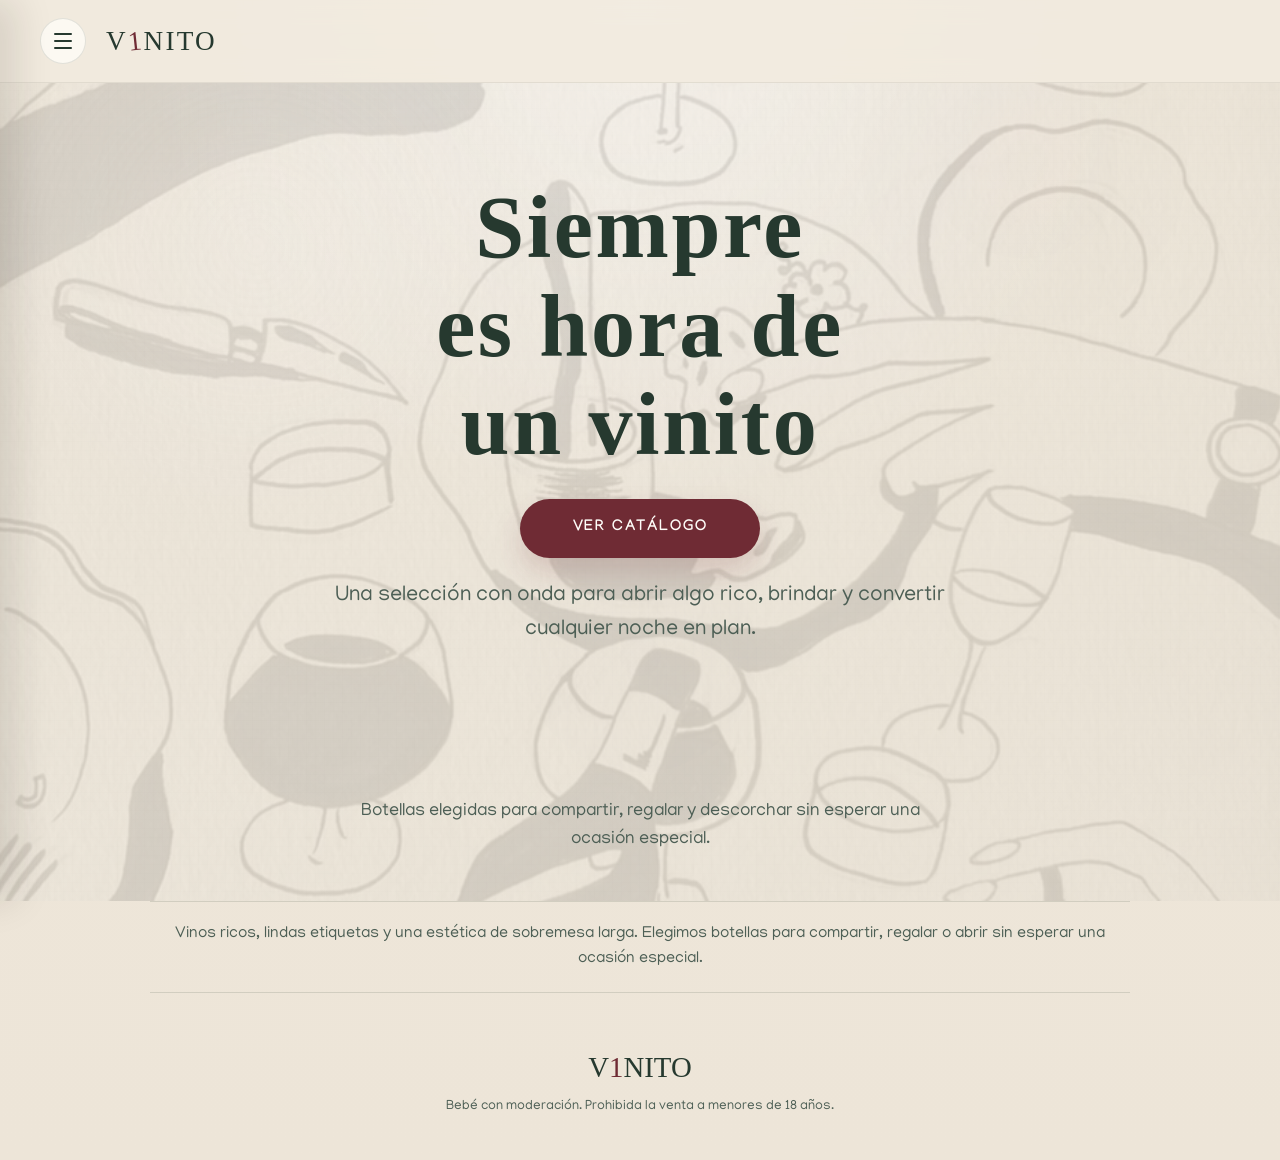
==== commit a98867f8: "Add Espumantes category to menu and enhance wine filtering logic" ====
--- a/index.html
+++ b/index.html
@@ -86,6 +86,13 @@
             <a class="menu-sublink" href="catalogo.html?type=Blancos&amp;varietal=Sauvignon%20Blanc" target="_blank" rel="noopener noreferrer">Sauvignon Blanc</a>
           </div>
         </details>
+        <details class="menu-item">
+          <summary class="menu-link menu-parent">Espumantes</summary>
+          <div class="menu-submenu">
+            <a class="menu-sublink" href="catalogo.html?type=Espumantes" target="_blank" rel="noopener noreferrer">Ver todos los espumantes</a>
+            <a class="menu-sublink" href="catalogo.html?type=Espumantes&amp;varietal=Espumante" target="_blank" rel="noopener noreferrer">Espumantes</a>
+          </div>
+        </details>
       </div>
     </div>
 
--- a/css/styles.css
+++ b/css/styles.css
@@ -34,6 +34,7 @@
   color: var(--ink);
   line-height: 1.55;
   -webkit-font-smoothing: antialiased;
+  position: relative;
 }
 
 body::before {
@@ -196,6 +197,19 @@
     radial-gradient(circle at 20% 20%, rgba(255, 255, 255, 0.85), transparent 22%),
     radial-gradient(circle at 80% 10%, rgba(111, 43, 52, 0.09), transparent 18%),
     radial-gradient(circle at 50% 70%, rgba(38, 57, 47, 0.06), transparent 24%);
+}
+
+.hero::before {
+  content: '';
+  position: absolute;
+  inset: 0;
+  z-index: 0;
+  pointer-events: none;
+  opacity: 0.12;
+  background-repeat: no-repeat;
+  background-position: center;
+  background-size: cover;
+  background-image: url("../img/fondo-home.jpg");
 }
 
 .hero-content {
@@ -548,6 +562,19 @@
   font-size: 1rem;
 }
 
+.catalog-page::after {
+  content: '';
+  position: fixed;
+  inset: 0;
+  z-index: -1;
+  pointer-events: none;
+  opacity: 0.1;
+  background-image: url("../img/fondo-catalogo.jpg");
+  background-repeat: no-repeat;
+  background-position: center;
+  background-size: cover;
+}
+
 .catalog-page .header {
   position: sticky;
 }
@@ -1464,8 +1491,17 @@
   width: 62px;
   height: 78px;
   border-radius: 14px;
-  object-fit: cover;
+  object-fit: contain;
   background: linear-gradient(180deg, #ddd3c2, #f0e7db);
+}
+
+.cart-item-placeholder {
+  display: grid;
+  place-items: center;
+  padding: 8px;
+  font-family: 'Permanent Marker', cursive;
+  font-size: 0.78rem;
+  color: rgba(111, 43, 52, 0.42);
 }
 
 .cart-item-info {
@@ -1630,6 +1666,11 @@
     padding-top: 12px;
   }
 
+  .hero::before {
+    opacity: 0.1;
+    background-size: cover;
+  }
+
   .hero-title {
     max-width: 11ch;
   }
@@ -1696,6 +1737,11 @@
     padding-top: 24px;
   }
 
+  .catalog-page::after {
+    opacity: 0.08;
+    background-size: cover;
+  }
+
   .intro-strip-text {
     padding: 16px 8px;
     font-size: 0.94rem;
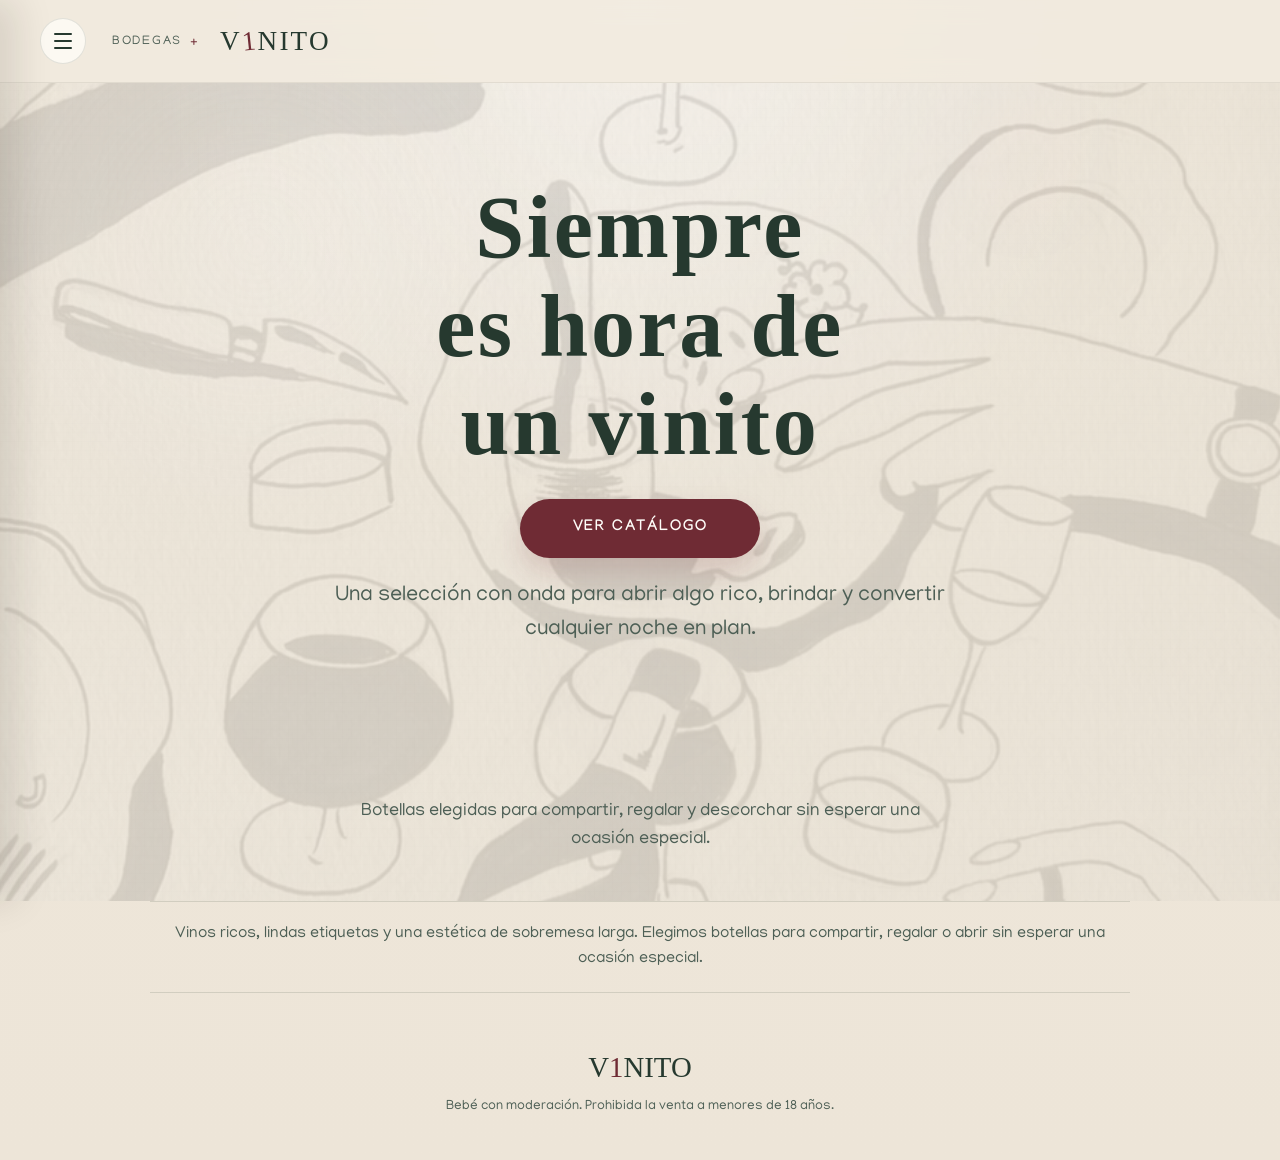
==== commit cb1c9b92: "Add winery and line filters to enhance wine selection functionality" ====
--- a/index.html
+++ b/index.html
@@ -19,6 +19,87 @@
         <span></span>
         <span></span>
       </button>
+      <nav class="nav nav-desktop">
+        <details class="nav-dropdown">
+          <summary class="nav-link nav-dropdown-trigger">Bodegas</summary>
+          <div class="nav-dropdown-menu">
+            <details class="nav-submenu">
+              <summary class="nav-submenu-trigger">Aleanna</summary>
+              <div class="nav-submenu-links">
+                <a href="catalogo.html?winery=Aleanna&amp;line=El%20Enemigo" target="_blank" rel="noopener noreferrer">El Enemigo</a>
+                <a href="catalogo.html?winery=Aleanna&amp;line=Gran%20Enemigo" target="_blank" rel="noopener noreferrer">Gran Enemigo</a>
+              </div>
+            </details>
+            <details class="nav-submenu">
+              <summary class="nav-submenu-trigger">Catena Zapata</summary>
+              <div class="nav-submenu-links">
+                <a href="catalogo.html?winery=Catena%20Zapata&amp;line=D.V.%20Catena" target="_blank" rel="noopener noreferrer">D.V. Catena</a>
+                <a href="catalogo.html?winery=Catena%20Zapata&amp;line=Angelica%20Zapata" target="_blank" rel="noopener noreferrer">Angélica Zapata</a>
+                <a href="catalogo.html?winery=Catena%20Zapata&amp;line=Saint%20Felicien" target="_blank" rel="noopener noreferrer">Saint Felicien</a>
+                <a href="catalogo.html?winery=Catena%20Zapata&amp;line=Nicolas%20Catena%20Zapata" target="_blank" rel="noopener noreferrer">Nicolás Catena Zapata</a>
+                <a href="catalogo.html?winery=Catena%20Zapata&amp;line=Catena%20Zapata" target="_blank" rel="noopener noreferrer">Catena Zapata</a>
+              </div>
+            </details>
+            <details class="nav-submenu">
+              <summary class="nav-submenu-trigger">Bressia</summary>
+              <div class="nav-submenu-links">
+                <a href="catalogo.html?winery=Bressia&amp;line=Nicasia" target="_blank" rel="noopener noreferrer">Nicasia</a>
+                <a href="catalogo.html?winery=Bressia&amp;line=Ultima%20Hoja" target="_blank" rel="noopener noreferrer">Última Hoja</a>
+                <a href="catalogo.html?winery=Bressia&amp;line=Lagrima%20Canela" target="_blank" rel="noopener noreferrer">Lágrima Canela</a>
+                <a href="catalogo.html?winery=Bressia&amp;line=Monteagrelo" target="_blank" rel="noopener noreferrer">Monteagrelo</a>
+                <a href="catalogo.html?winery=Bressia&amp;line=Bressia%20Profundo" target="_blank" rel="noopener noreferrer">Bressia Profundo</a>
+                <a href="catalogo.html?winery=Bressia&amp;line=Bressia%20Conjuro" target="_blank" rel="noopener noreferrer">Bressia Conjuro</a>
+                <a href="catalogo.html?winery=Bressia&amp;line=Royal%20Brut%20Nature" target="_blank" rel="noopener noreferrer">Royal Brut Nature</a>
+              </div>
+            </details>
+            <details class="nav-submenu">
+              <summary class="nav-submenu-trigger">Escorihuela Gascón</summary>
+              <div class="nav-submenu-links">
+                <a href="catalogo.html?winery=Escorihuela%20Gascon&amp;line=Escorihuela%20Gascon" target="_blank" rel="noopener noreferrer">Escorihuela Gascón</a>
+                <a href="catalogo.html?winery=Escorihuela%20Gascon&amp;line=Gran%20Reserva" target="_blank" rel="noopener noreferrer">Gran Reserva</a>
+                <a href="catalogo.html?winery=Escorihuela%20Gascon&amp;line=Familia%20Gascon" target="_blank" rel="noopener noreferrer">Familia Gascón</a>
+                <a href="catalogo.html?winery=Escorihuela%20Gascon&amp;line=Rosaura" target="_blank" rel="noopener noreferrer">Rosaura</a>
+              </div>
+            </details>
+            <details class="nav-submenu">
+              <summary class="nav-submenu-trigger">Las Perdices</summary>
+              <div class="nav-submenu-links">
+                <a href="catalogo.html?winery=Las%20Perdices&amp;line=Las%20Perdices" target="_blank" rel="noopener noreferrer">Las Perdices</a>
+                <a href="catalogo.html?winery=Las%20Perdices&amp;line=Reserva" target="_blank" rel="noopener noreferrer">Reserva</a>
+              </div>
+            </details>
+            <details class="nav-submenu">
+              <summary class="nav-submenu-trigger">Rutini Wines</summary>
+              <div class="nav-submenu-links">
+                <a href="catalogo.html?winery=Rutini%20Wines&amp;line=Rutini" target="_blank" rel="noopener noreferrer">Rutini</a>
+                <a href="catalogo.html?winery=Rutini%20Wines&amp;line=Single%20Vineyard" target="_blank" rel="noopener noreferrer">Single Vineyard</a>
+                <a href="catalogo.html?winery=Rutini%20Wines&amp;line=Trumpeter" target="_blank" rel="noopener noreferrer">Trumpeter</a>
+              </div>
+            </details>
+            <details class="nav-submenu">
+              <summary class="nav-submenu-trigger">Luigi Bosca</summary>
+              <div class="nav-submenu-links">
+                <a href="catalogo.html?winery=Luigi%20Bosca&amp;line=Luigi%20Bosca" target="_blank" rel="noopener noreferrer">Luigi Bosca</a>
+                <a href="catalogo.html?winery=Luigi%20Bosca&amp;line=De%20Sangre" target="_blank" rel="noopener noreferrer">De Sangre</a>
+              </div>
+            </details>
+            <details class="nav-submenu">
+              <summary class="nav-submenu-trigger">Otras</summary>
+              <div class="nav-submenu-links">
+                <a href="catalogo.html?winery=Altupalka" target="_blank" rel="noopener noreferrer">Altupalka</a>
+                <a href="catalogo.html?winery=Amuleto" target="_blank" rel="noopener noreferrer">Amuleto</a>
+                <a href="catalogo.html?winery=A%20La%20Par" target="_blank" rel="noopener noreferrer">A La Par</a>
+                <a href="catalogo.html?winery=Gustavo%20Agostini" target="_blank" rel="noopener noreferrer">Gustavo Agostini</a>
+                <a href="catalogo.html?winery=Nebula" target="_blank" rel="noopener noreferrer">Nebula</a>
+                <a href="catalogo.html?winery=Mosquita%20Muerta%20Wines" target="_blank" rel="noopener noreferrer">Mosquita Muerta Wines</a>
+                <a href="catalogo.html?winery=Salentein" target="_blank" rel="noopener noreferrer">Salentein</a>
+                <a href="catalogo.html?winery=Pulenta%20Estate" target="_blank" rel="noopener noreferrer">Pulenta Estate</a>
+                <a href="catalogo.html?winery=Ala%20Colorada" target="_blank" rel="noopener noreferrer">Ala Colorada</a>
+              </div>
+            </details>
+          </div>
+        </details>
+      </nav>
       <a href="#" class="logo">
         <span class="logo-v">V</span><span class="logo-1">1</span><span class="logo-nito">NITO</span>
       </a>
--- a/css/styles.css
+++ b/css/styles.css
@@ -123,6 +123,10 @@
   gap: 18px;
 }
 
+.nav-desktop {
+  margin-left: 6px;
+}
+
 .nav-link {
   text-decoration: none;
   text-transform: uppercase;
@@ -132,6 +136,119 @@
 }
 
 .nav-link:hover {
+  color: var(--wine);
+}
+
+.nav-dropdown {
+  position: relative;
+}
+
+.nav-dropdown summary {
+  list-style: none;
+}
+
+.nav-dropdown summary::-webkit-details-marker {
+  display: none;
+}
+
+.nav-dropdown-trigger {
+  display: inline-flex;
+  align-items: center;
+  gap: 8px;
+  cursor: pointer;
+}
+
+.nav-dropdown-trigger::after {
+  content: '+';
+  font-size: 0.9rem;
+  color: var(--wine);
+}
+
+.nav-dropdown[open] .nav-dropdown-trigger::after {
+  content: '-';
+}
+
+.nav-dropdown-menu {
+  position: absolute;
+  top: calc(100% + 16px);
+  left: 0;
+  min-width: 300px;
+  max-height: min(72vh, 580px);
+  overflow: auto;
+  padding: 14px;
+  border: 1px solid rgba(38, 57, 47, 0.1);
+  border-radius: 22px;
+  background: rgba(255, 253, 249, 0.98);
+  box-shadow: 0 24px 38px rgba(32, 34, 29, 0.16);
+}
+
+.nav-submenu {
+  border: 1px solid rgba(38, 57, 47, 0.08);
+  border-radius: 16px;
+  background: rgba(247, 241, 231, 0.82);
+  overflow: hidden;
+}
+
+.nav-submenu + .nav-submenu {
+  margin-top: 8px;
+}
+
+.nav-submenu summary {
+  list-style: none;
+}
+
+.nav-submenu summary::-webkit-details-marker {
+  display: none;
+}
+
+.nav-submenu-trigger {
+  position: relative;
+  display: block;
+  padding: 12px 40px 12px 14px;
+  font-size: 0.82rem;
+  font-weight: 700;
+  letter-spacing: 0.12em;
+  text-transform: uppercase;
+  color: var(--ink);
+  cursor: pointer;
+}
+
+.nav-submenu-trigger::after {
+  content: '+';
+  position: absolute;
+  top: 50%;
+  right: 14px;
+  transform: translateY(-50%);
+  color: var(--wine);
+}
+
+.nav-submenu[open] .nav-submenu-trigger::after {
+  content: '-';
+}
+
+.nav-submenu-links {
+  display: none;
+  padding: 0 10px 10px;
+}
+
+.nav-submenu[open] .nav-submenu-links {
+  display: grid;
+  gap: 6px;
+}
+
+.nav-submenu-links a {
+  display: block;
+  padding: 10px 12px;
+  border-radius: 12px;
+  text-decoration: none;
+  color: var(--ink-soft);
+  background: rgba(255, 253, 249, 0.88);
+  transition: background var(--transition), transform var(--transition), color var(--transition);
+}
+
+.nav-submenu-links a:hover {
+  transform: translateX(2px);
+  background: rgba(241, 234, 223, 0.92);
   color: var(--wine);
 }
 
@@ -1657,6 +1774,10 @@
     display: none;
   }
 
+  .nav-desktop {
+    display: none;
+  }
+
   .hero {
     padding: 28px 16px 24px;
     gap: 18px;
@@ -1789,14 +1910,44 @@
   }
 
   .wines-grid {
-    grid-template-columns: 1fr;
+    grid-template-columns: repeat(2, minmax(0, 1fr));
+    grid-auto-rows: 1fr;
+    gap: 16px;
+  }
+
+  .wine-card {
+    height: 100%;
   }
 
   .wine-name {
-    font-size: 1.55rem;
+    min-height: 2.9em;
+    display: -webkit-box;
+    -webkit-box-orient: vertical;
+    -webkit-line-clamp: 2;
+    overflow: hidden;
+  }
+
+  .wine-info {
+    min-height: 210px;
+  }
+
+  .wine-category {
+    min-height: 2.4em;
   }
 
   .wine-price {
-    font-size: 1.8rem;
-  }
-}
+    font-size: 1.5rem;
+  }
+
+  .wine-bottom {
+    margin-top: auto;
+    flex-direction: column;
+    align-items: stretch;
+    gap: 10px;
+  }
+
+  .add-btn {
+    width: 100%;
+    padding: 11px 14px;
+  }
+}
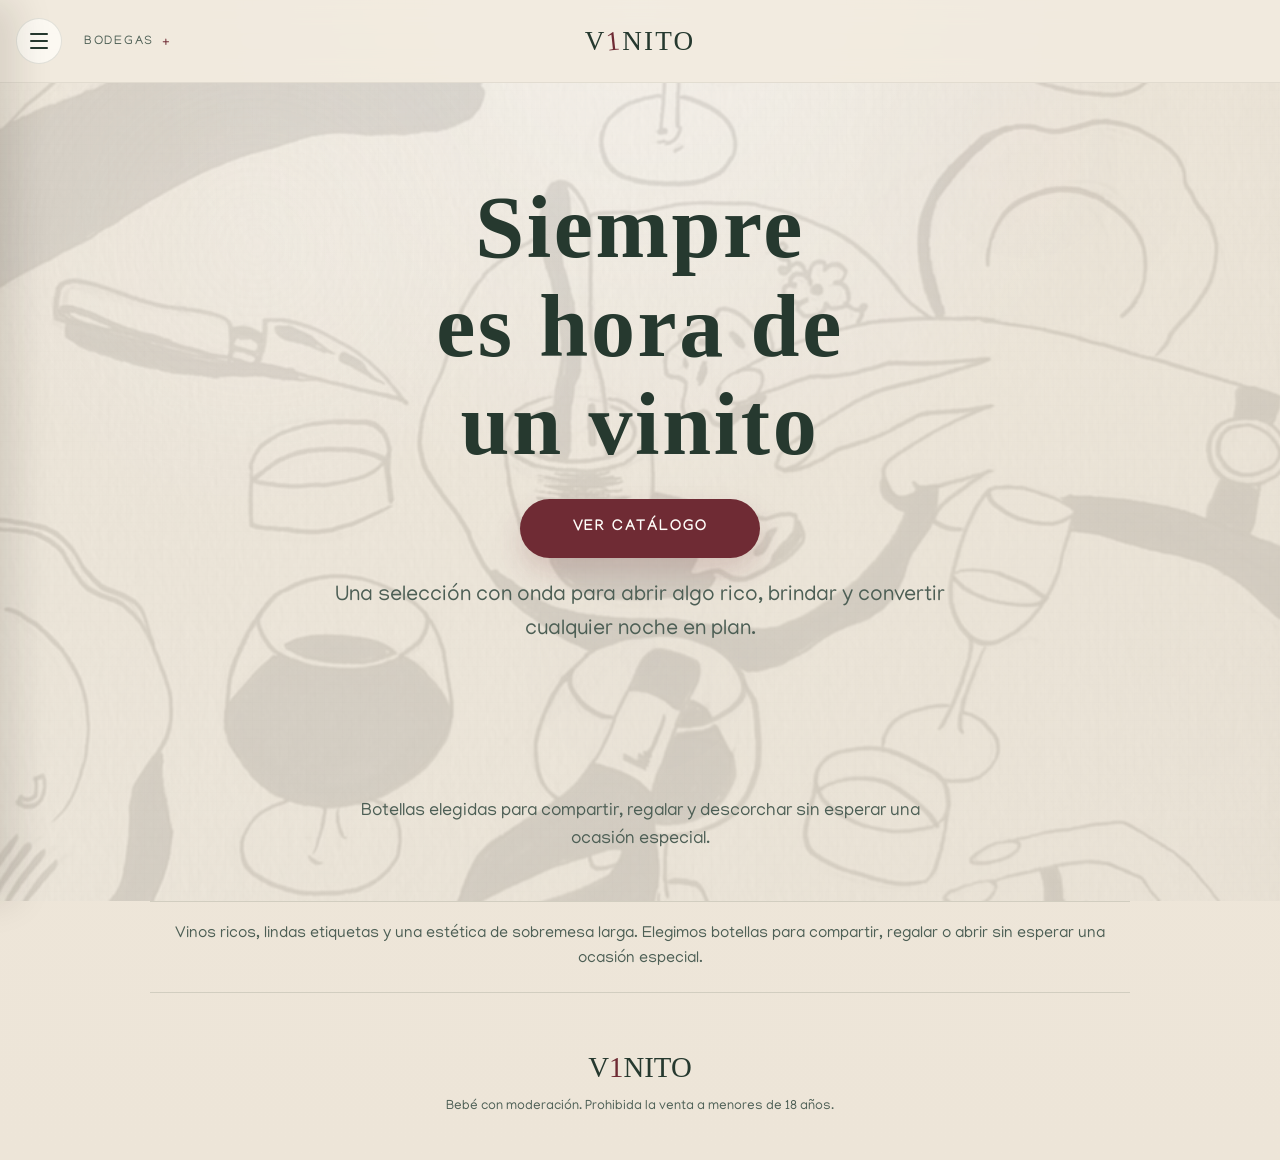
==== commit 7788a7ae: "Refactor header layout to use grid system for improved responsiveness and alignment" ====
--- a/index.html
+++ b/index.html
@@ -14,13 +14,13 @@
 
   <header class="header">
     <div class="header-inner">
-      <button class="menu-btn" id="menuBtn" aria-label="Abrir menu" aria-controls="menuSidebar" aria-expanded="false">
-        <span></span>
-        <span></span>
-        <span></span>
-      </button>
-      <nav class="nav nav-desktop">
-        <details class="nav-dropdown">
+      <div class="header-side header-side-left">
+        <button class="menu-btn" id="menuBtn" aria-label="Abrir menu" aria-controls="menuSidebar" aria-expanded="false">
+          <span></span>
+          <span></span>
+          <span></span>
+        </button>
+        <details class="nav-dropdown nav-desktop">
           <summary class="nav-link nav-dropdown-trigger">Bodegas</summary>
           <div class="nav-dropdown-menu">
             <details class="nav-submenu">
@@ -99,10 +99,11 @@
             </details>
           </div>
         </details>
-      </nav>
+      </div>
       <a href="#" class="logo">
         <span class="logo-v">V</span><span class="logo-1">1</span><span class="logo-nito">NITO</span>
       </a>
+      <div class="header-side header-side-right"></div>
     </div>
   </header>
 
--- a/css/styles.css
+++ b/css/styles.css
@@ -63,13 +63,29 @@
 }
 
 .header-inner {
-  width: min(1200px, calc(100% - 32px));
+  width: min(100%, calc(100% - 32px));
   margin: 0 auto;
   min-height: 82px;
+  display: grid;
+  grid-template-columns: 1fr auto 1fr;
+  align-items: center;
+  align-items: center;
+  gap: 12px;
+}
+
+.header-side {
   display: flex;
   align-items: center;
-  justify-content: space-between;
-  gap: 20px;
+  gap: 16px;
+  min-width: 0;
+}
+
+.header-side-left {
+  justify-self: start;
+}
+
+.header-side-right {
+  justify-self: end;
 }
 
 .menu-btn {
@@ -108,7 +124,9 @@
   color: var(--ink);
   font-size: 1.7rem;
   letter-spacing: 0.08em;
-  margin-right: auto;
+  margin: 0;
+  justify-self: center;
+  text-align: center;
 }
 
 .logo-1 {
@@ -830,6 +848,42 @@
 .filters {
   display: grid;
   gap: 14px;
+  justify-items: end;
+}
+
+.filters-toggle {
+  border: 1px solid rgba(38, 57, 47, 0.14);
+  border-radius: 999px;
+  padding: 11px 18px;
+  background: rgba(255, 253, 249, 0.95);
+  color: var(--ink);
+  font-family: 'Manjari', sans-serif;
+  font-size: 0.88rem;
+  font-weight: 700;
+  cursor: pointer;
+  transition: transform var(--transition), border-color var(--transition), background var(--transition), color var(--transition);
+}
+
+.filters-toggle:hover {
+  transform: translateY(-1px);
+  border-color: rgba(111, 43, 52, 0.24);
+  color: var(--wine);
+}
+
+.filters-toggle.open {
+  background: var(--ink);
+  color: var(--white);
+  border-color: var(--ink);
+}
+
+.filters-panel {
+  width: min(100%, 760px);
+  display: grid;
+  gap: 14px;
+  padding: 16px;
+  border: 1px solid rgba(38, 57, 47, 0.08);
+  border-radius: 24px;
+  background: rgba(255, 253, 249, 0.72);
 }
 
 .filters-group {
@@ -1764,6 +1818,8 @@
   .header-inner {
     width: min(100%, calc(100% - 24px));
     min-height: 74px;
+    grid-template-columns: auto 1fr auto;
+    gap: 10px;
   }
 
   .logo {
@@ -1776,6 +1832,10 @@
 
   .nav-desktop {
     display: none;
+  }
+
+  .header-side {
+    gap: 10px;
   }
 
   .hero {
@@ -1901,6 +1961,16 @@
     justify-items: stretch;
   }
 
+  .filters {
+    justify-items: stretch;
+  }
+
+  .filters-panel {
+    width: 100%;
+    padding: 14px;
+    border-radius: 20px;
+  }
+
   .catalog-search {
     justify-content: flex-end;
   }
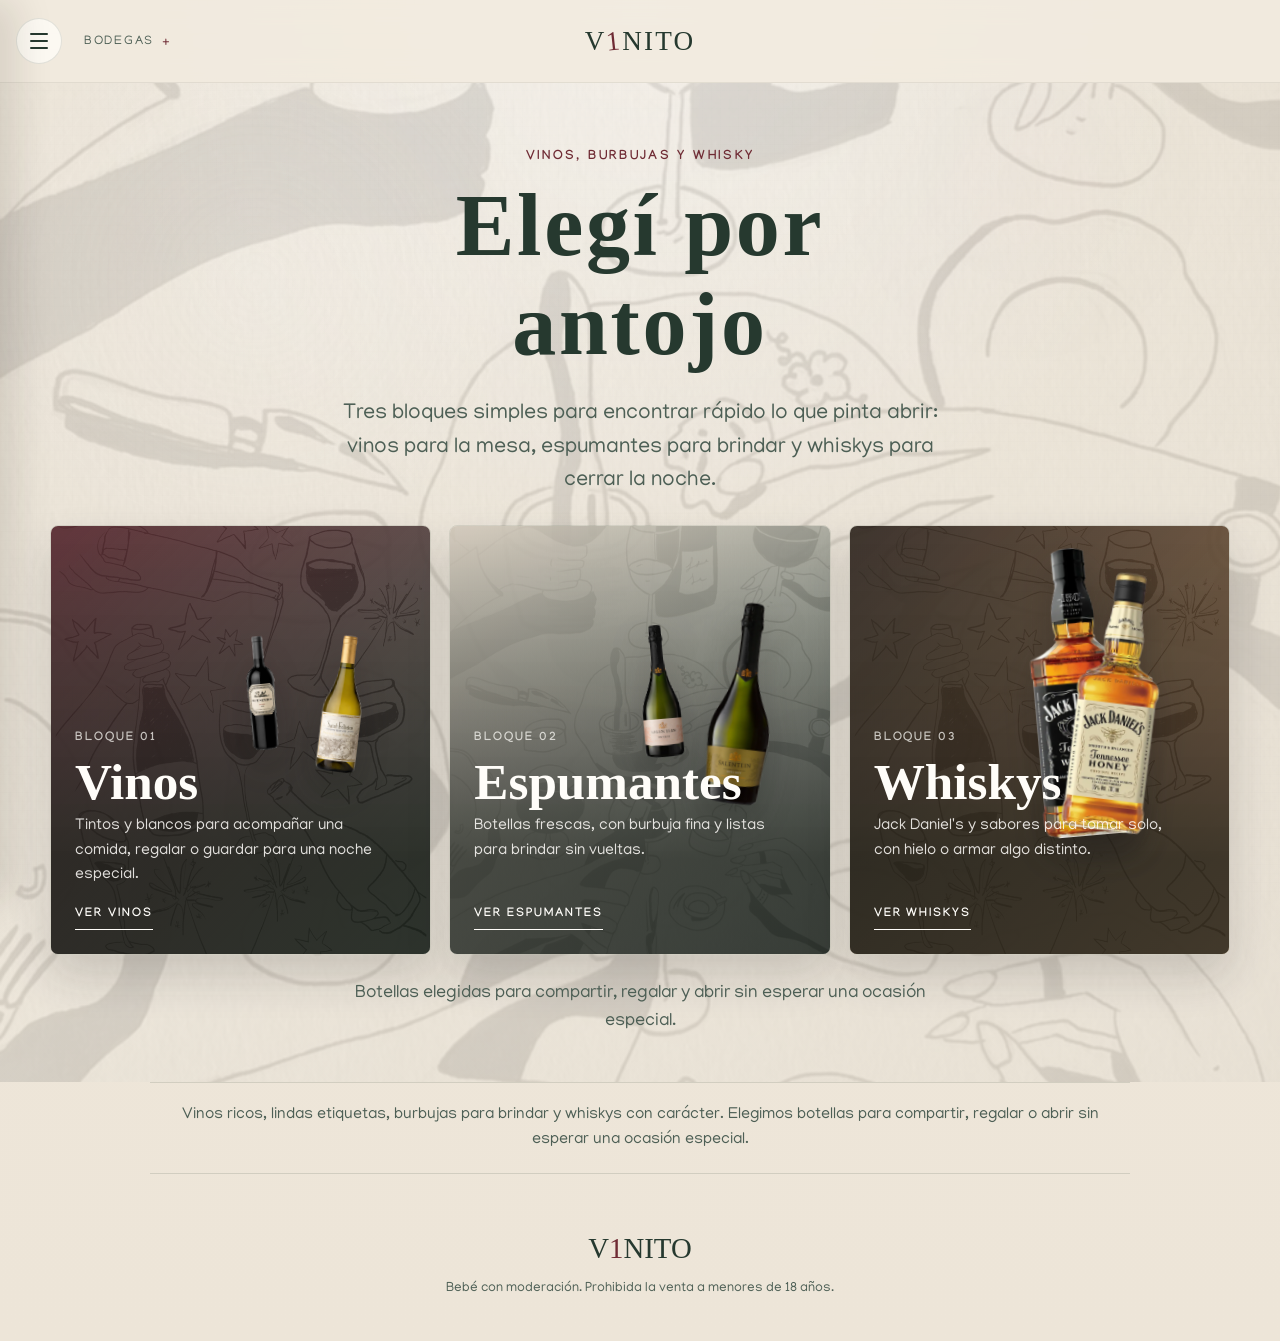
==== commit ec4c97f4: "Enhance catalog and homepage with new whisky category, improved navigation, and updated content for " ====
--- a/index.html
+++ b/index.html
@@ -110,18 +110,54 @@
   <section class="hero">
     <div class="hero-grain"></div>
     <div class="hero-content">
-      <h1 class="hero-title">Siempre es hora de un vinito</h1>
-      <div class="hero-actions">
-        <a href="catalogo.html" target="_blank" rel="noopener noreferrer" class="hero-cta">Ver cat&aacute;logo</a>
-      </div>
-      <p class="hero-sub">Una selecci&oacute;n con onda para abrir algo rico, brindar y convertir cualquier noche en plan.</p>
-    </div>
-    <p class="hero-footer">Botellas elegidas para compartir, regalar y descorchar sin esperar una ocasi&oacute;n especial.</p>
+      <p class="hero-kicker">Vinos, burbujas y whisky</p>
+      <h1 class="hero-title">Eleg&iacute; por antojo</h1>
+      <p class="hero-sub">Tres bloques simples para encontrar r&aacute;pido lo que pinta abrir: vinos para la mesa, espumantes para brindar y whiskys para cerrar la noche.</p>
+    </div>
+    <div class="home-category-grid" aria-label="Categor&iacute;as principales">
+      <a class="home-category-block home-category-wines" href="catalogo.html?group=Vinos" target="_blank" rel="noopener noreferrer">
+        <span class="home-category-copy">
+          <span class="home-category-label">Bloque 01</span>
+          <span class="home-category-title">Vinos</span>
+          <span class="home-category-text">Tintos y blancos para acompa&ntilde;ar una comida, regalar o guardar para una noche especial.</span>
+          <span class="home-category-action">Ver vinos</span>
+        </span>
+        <span class="home-category-media" aria-hidden="true">
+          <img src="img/ENEMIGO_MALBEC.png" alt="">
+          <img src="img/SAINT_CHARDONNAY.png" alt="">
+        </span>
+      </a>
+      <a class="home-category-block home-category-sparkling" href="catalogo.html?type=Espumantes" target="_blank" rel="noopener noreferrer">
+        <span class="home-category-copy">
+          <span class="home-category-label">Bloque 02</span>
+          <span class="home-category-title">Espumantes</span>
+          <span class="home-category-text">Botellas frescas, con burbuja fina y listas para brindar sin vueltas.</span>
+          <span class="home-category-action">Ver espumantes</span>
+        </span>
+        <span class="home-category-media" aria-hidden="true">
+          <img src="img/salentein brut rose.png" alt="">
+          <img src="img/Salentein Extra Brut.png" alt="">
+        </span>
+      </a>
+      <a class="home-category-block home-category-whisky" href="catalogo.html?type=Whiskys" target="_blank" rel="noopener noreferrer">
+        <span class="home-category-copy">
+          <span class="home-category-label">Bloque 03</span>
+          <span class="home-category-title">Whiskys</span>
+          <span class="home-category-text">Jack Daniel's y sabores para tomar solo, con hielo o armar algo distinto.</span>
+          <span class="home-category-action">Ver whiskys</span>
+        </span>
+        <span class="home-category-media" aria-hidden="true">
+          <img src="img/J.D TENEESE.png" alt="">
+          <img src="img/J.D HONNEY.png" alt="">
+        </span>
+      </a>
+    </div>
+    <p class="hero-footer">Botellas elegidas para compartir, regalar y abrir sin esperar una ocasi&oacute;n especial.</p>
   </section>
 
   <section class="intro-strip">
     <p class="intro-strip-text">
-      Vinos ricos, lindas etiquetas y una est&eacute;tica de sobremesa larga. Elegimos botellas para compartir, regalar o abrir sin esperar una ocasi&oacute;n especial.
+      Vinos ricos, lindas etiquetas, burbujas para brindar y whiskys con car&aacute;cter. Elegimos botellas para compartir, regalar o abrir sin esperar una ocasi&oacute;n especial.
     </p>
   </section>
 
@@ -175,10 +211,17 @@
             <a class="menu-sublink" href="catalogo.html?type=Espumantes&amp;varietal=Espumante" target="_blank" rel="noopener noreferrer">Espumantes</a>
           </div>
         </details>
-      </div>
-    </div>
-
-    <a class="menu-wa-link" href="https://wa.me/543512554057?text=Hola%20V1NITO%2C%20tengo%20una%20consulta%20sobre%20el%20catalogo" target="_blank" rel="noopener noreferrer">
+        <details class="menu-item">
+          <summary class="menu-link menu-parent">Whiskys</summary>
+          <div class="menu-submenu">
+            <a class="menu-sublink" href="catalogo.html?type=Whiskys" target="_blank" rel="noopener noreferrer">Ver todos los whiskys</a>
+            <a class="menu-sublink" href="catalogo.html?type=Whiskys&amp;varietal=Whisky" target="_blank" rel="noopener noreferrer">Whisky</a>
+          </div>
+        </details>
+      </div>
+    </div>
+
+    <a class="menu-wa-link" href="https://wa.me/543512554057?text=Hola%2C%20queria%20realizar%20una%20consulta%20sobre..." target="_blank" rel="noopener noreferrer">
       Consultas por WhatsApp
     </a>
   </aside>
--- a/css/styles.css
+++ b/css/styles.css
@@ -314,13 +314,13 @@
 .hero {
   position: relative;
   overflow: hidden;
-  padding: 54px 24px 28px;
+  padding: 44px 24px 28px;
   min-height: calc(100vh - 82px);
   display: flex;
   flex-direction: column;
   align-items: center;
   justify-content: space-between;
-  gap: 28px;
+  gap: 26px;
 }
 
 .hero-grain {
@@ -352,7 +352,16 @@
   z-index: 1;
   max-width: 860px;
   text-align: center;
-  padding-top: 42px;
+  padding-top: 20px;
+}
+
+.hero-kicker {
+  margin-bottom: 10px;
+  color: var(--wine);
+  font-size: 0.82rem;
+  font-weight: 700;
+  letter-spacing: 0.18em;
+  text-transform: uppercase;
 }
 
 .hero-title {
@@ -361,13 +370,13 @@
   line-height: 1.12;
   letter-spacing: 0.03em;
   color: var(--ink);
-  max-width: 9.5ch;
+  max-width: 10.5ch;
   margin: 0 auto 16px;
 }
 
 .hero-sub {
   max-width: 640px;
-  margin: 0 auto;
+  margin: 24px auto 0;
   font-size: clamp(1rem, 2.2vw, 1.35rem);
   color: var(--ink-soft);
 }
@@ -682,6 +691,138 @@
   max-width: 620px;
 }
 
+.home-category-grid {
+  position: relative;
+  z-index: 1;
+  width: min(1180px, 100%);
+  display: grid;
+  grid-template-columns: repeat(3, minmax(0, 1fr));
+  gap: 18px;
+}
+
+.home-category-block {
+  position: relative;
+  min-height: 430px;
+  overflow: hidden;
+  display: grid;
+  align-items: end;
+  padding: 24px;
+  border: 1px solid rgba(38, 57, 47, 0.12);
+  border-radius: 8px;
+  color: var(--white);
+  text-decoration: none;
+  box-shadow: 0 22px 44px rgba(32, 34, 29, 0.16);
+  transition: transform var(--transition), box-shadow var(--transition), border-color var(--transition);
+}
+
+.home-category-block:hover {
+  transform: translateY(-4px);
+  border-color: rgba(255, 253, 249, 0.34);
+  box-shadow: 0 30px 58px rgba(32, 34, 29, 0.22);
+}
+
+.home-category-block::before,
+.home-category-block::after {
+  content: '';
+  position: absolute;
+  inset: 0;
+  pointer-events: none;
+}
+
+.home-category-block::before {
+  opacity: 0.9;
+}
+
+.home-category-block::after {
+  background: linear-gradient(180deg, rgba(24, 27, 23, 0.08) 0%, rgba(24, 27, 23, 0.72) 78%);
+}
+
+.home-category-wines::before {
+  background:
+    linear-gradient(135deg, rgba(80, 26, 35, 0.94), rgba(35, 57, 45, 0.76)),
+    url("../img/fondo-catalogo.jpg") center / cover;
+}
+
+.home-category-sparkling::before {
+  background:
+    linear-gradient(135deg, rgba(228, 218, 203, 0.98), rgba(106, 124, 115, 0.74)),
+    url("../img/fondo-home.jpg") center / cover;
+}
+
+.home-category-whisky::before {
+  background:
+    linear-gradient(135deg, rgba(39, 29, 23, 0.96), rgba(145, 91, 44, 0.8)),
+    url("../img/fondo-catalogo.jpg") center / cover;
+}
+
+.home-category-copy {
+  position: relative;
+  z-index: 2;
+  display: grid;
+  gap: 10px;
+  max-width: 310px;
+}
+
+.home-category-label,
+.home-category-action {
+  font-size: 0.76rem;
+  font-weight: 700;
+  letter-spacing: 0.16em;
+  text-transform: uppercase;
+}
+
+.home-category-label {
+  color: rgba(255, 253, 249, 0.72);
+}
+
+.home-category-title {
+  font-family: 'Cormorant Garamond', serif;
+  font-size: clamp(2.4rem, 4vw, 3.8rem);
+  font-weight: 700;
+  line-height: 0.92;
+}
+
+.home-category-text {
+  min-height: 4.7em;
+  color: rgba(255, 253, 249, 0.86);
+  font-size: 0.98rem;
+}
+
+.home-category-action {
+  width: fit-content;
+  margin-top: 6px;
+  padding-bottom: 5px;
+  border-bottom: 1px solid currentColor;
+  color: var(--white);
+}
+
+.home-category-media {
+  position: absolute;
+  z-index: 1;
+  top: 22px;
+  right: 6px;
+  bottom: 118px;
+  left: 34%;
+  display: flex;
+  align-items: end;
+  justify-content: center;
+  gap: 0;
+}
+
+.home-category-media img {
+  width: auto;
+  max-width: 58%;
+  height: 100%;
+  object-fit: contain;
+  filter: drop-shadow(0 18px 18px rgba(18, 18, 18, 0.28));
+  transform: rotate(-5deg);
+}
+
+.home-category-media img + img {
+  margin-left: -24%;
+  transform: rotate(7deg) translateY(12px);
+}
+
 .intro-strip {
   padding: 0 24px 18px;
 }
@@ -745,6 +886,68 @@
   margin-top: 12px;
   color: var(--ink-soft);
   font-size: 1.05rem;
+}
+
+.catalog-block-nav {
+  margin-top: 24px;
+  display: grid;
+  grid-template-columns: repeat(3, minmax(0, 1fr));
+  gap: 14px;
+}
+
+.catalog-block-link {
+  position: relative;
+  overflow: hidden;
+  min-height: 138px;
+  display: grid;
+  align-content: end;
+  gap: 4px;
+  padding: 18px;
+  border-radius: 8px;
+  border: 1px solid rgba(38, 57, 47, 0.12);
+  color: var(--white);
+  text-decoration: none;
+  box-shadow: 0 14px 28px rgba(32, 34, 29, 0.12);
+  transition: transform var(--transition), box-shadow var(--transition);
+}
+
+.catalog-block-link:hover {
+  transform: translateY(-3px);
+  box-shadow: 0 20px 38px rgba(32, 34, 29, 0.18);
+}
+
+.catalog-block-link::before {
+  content: '';
+  position: absolute;
+  inset: 0;
+  z-index: -1;
+}
+
+.catalog-block-wines::before {
+  background: linear-gradient(135deg, rgba(83, 31, 40, 0.96), rgba(38, 57, 47, 0.84));
+}
+
+.catalog-block-sparkling::before {
+  background: linear-gradient(135deg, rgba(111, 43, 52, 0.74), rgba(128, 130, 102, 0.88));
+}
+
+.catalog-block-whisky::before {
+  background: linear-gradient(135deg, rgba(35, 31, 28, 0.96), rgba(145, 91, 44, 0.9));
+}
+
+.catalog-block-link span {
+  font-family: 'Cormorant Garamond', serif;
+  font-size: clamp(1.8rem, 3vw, 2.6rem);
+  font-weight: 700;
+  line-height: 0.95;
+}
+
+.catalog-block-link small {
+  color: rgba(255, 253, 249, 0.78);
+  font-size: 0.85rem;
+  font-weight: 700;
+  letter-spacing: 0.12em;
+  text-transform: uppercase;
 }
 
 .catalogo {
@@ -938,6 +1141,52 @@
   background: var(--ink);
   color: var(--white);
   border-color: var(--ink);
+}
+
+.category-cards-grid {
+  display: grid;
+  grid-template-columns: repeat(auto-fit, minmax(170px, 1fr));
+  gap: 12px;
+}
+
+.category-card {
+  display: grid;
+  align-items: center;
+  justify-items: start;
+  min-height: 120px;
+  padding: 18px 20px;
+  border: 1px solid rgba(38, 57, 47, 0.14);
+  border-radius: 22px;
+  background: linear-gradient(135deg, rgba(255, 253, 249, 0.96), rgba(245, 232, 236, 0.94));
+  color: var(--ink);
+  text-align: left;
+  cursor: pointer;
+  transition: transform var(--transition), border-color var(--transition), box-shadow var(--transition), background var(--transition);
+}
+
+.category-card:hover {
+  transform: translateY(-2px);
+  border-color: rgba(111, 43, 52, 0.24);
+  box-shadow: 0 12px 24px rgba(71, 33, 38, 0.08);
+}
+
+.category-card.active {
+  background: linear-gradient(135deg, rgba(87, 17, 27, 0.96), rgba(111, 43, 52, 0.9));
+  color: var(--white);
+  border-color: rgba(87, 17, 27, 0.9);
+}
+
+.category-card-title {
+  font-size: 1.12rem;
+  font-weight: 700;
+  line-height: 1.2;
+}
+
+.category-card-subtitle {
+  font-size: 0.74rem;
+  opacity: 0.8;
+  letter-spacing: 0.08em;
+  text-transform: uppercase;
 }
 
 .loading,
@@ -1382,7 +1631,6 @@
   padding: 0 10px 10px;
 }
 
-.menu-item:hover .menu-submenu,
 .menu-item[open] .menu-submenu {
   display: grid;
   gap: 6px;
@@ -1745,6 +1993,44 @@
   border-color: rgba(111, 43, 52, 0.42);
 }
 
+.checkout-fields input:disabled {
+  color: var(--ink-soft);
+  background: rgba(38, 57, 47, 0.05);
+  cursor: not-allowed;
+}
+
+.delivery-options {
+  display: grid;
+  gap: 8px;
+}
+
+.delivery-option {
+  display: flex;
+  align-items: center;
+  gap: 10px;
+  min-height: 44px;
+  border: 1px solid rgba(38, 57, 47, 0.14);
+  border-radius: 14px;
+  padding: 10px 12px;
+  background: var(--white);
+  color: var(--ink);
+  cursor: pointer;
+  font-size: 0.95rem;
+}
+
+.delivery-option input[type="radio"] {
+  width: auto;
+  border: 0;
+  padding: 0;
+  background: transparent;
+  accent-color: var(--wine);
+  flex: 0 0 auto;
+}
+
+.delivery-option span {
+  padding-top: 2px;
+}
+
 .checkout-btn {
   width: 100%;
   display: inline-flex;
@@ -1809,6 +2095,25 @@
     padding-top: 40px;
   }
 
+  .home-category-grid,
+  .catalog-block-nav {
+    grid-template-columns: 1fr;
+  }
+
+  .home-category-block {
+    min-height: 330px;
+  }
+
+  .home-category-media {
+    left: 48%;
+    bottom: 70px;
+  }
+
+  .home-category-text {
+    min-height: auto;
+    max-width: 24ch;
+  }
+
   .collage-card {
     min-height: 360px;
   }
@@ -1853,7 +2158,7 @@
   }
 
   .hero-title {
-    max-width: 11ch;
+    max-width: 12ch;
   }
 
   .hero-sub {
@@ -1864,6 +2169,40 @@
     margin-top: 22px;
     margin-bottom: 18px;
     gap: 12px;
+  }
+
+  .hero-cta {
+    min-width: min(100%, 220px);
+    padding: 15px 24px;
+  }
+
+  .home-category-grid {
+    gap: 12px;
+  }
+
+  .home-category-block {
+    min-height: 285px;
+    padding: 18px;
+  }
+
+  .home-category-title {
+    font-size: 2.35rem;
+  }
+
+  .home-category-text {
+    max-width: 22ch;
+    font-size: 0.92rem;
+  }
+
+  .home-category-media {
+    top: 18px;
+    right: -10px;
+    bottom: 88px;
+    left: 46%;
+  }
+
+  .home-category-media img {
+    max-width: 62%;
   }
 
   .hero-scene {
@@ -1918,6 +2257,15 @@
     padding-top: 24px;
   }
 
+  .catalog-block-nav {
+    gap: 10px;
+  }
+
+  .catalog-block-link {
+    min-height: 112px;
+    padding: 16px;
+  }
+
   .catalog-page::after {
     opacity: 0.08;
     background-size: cover;
